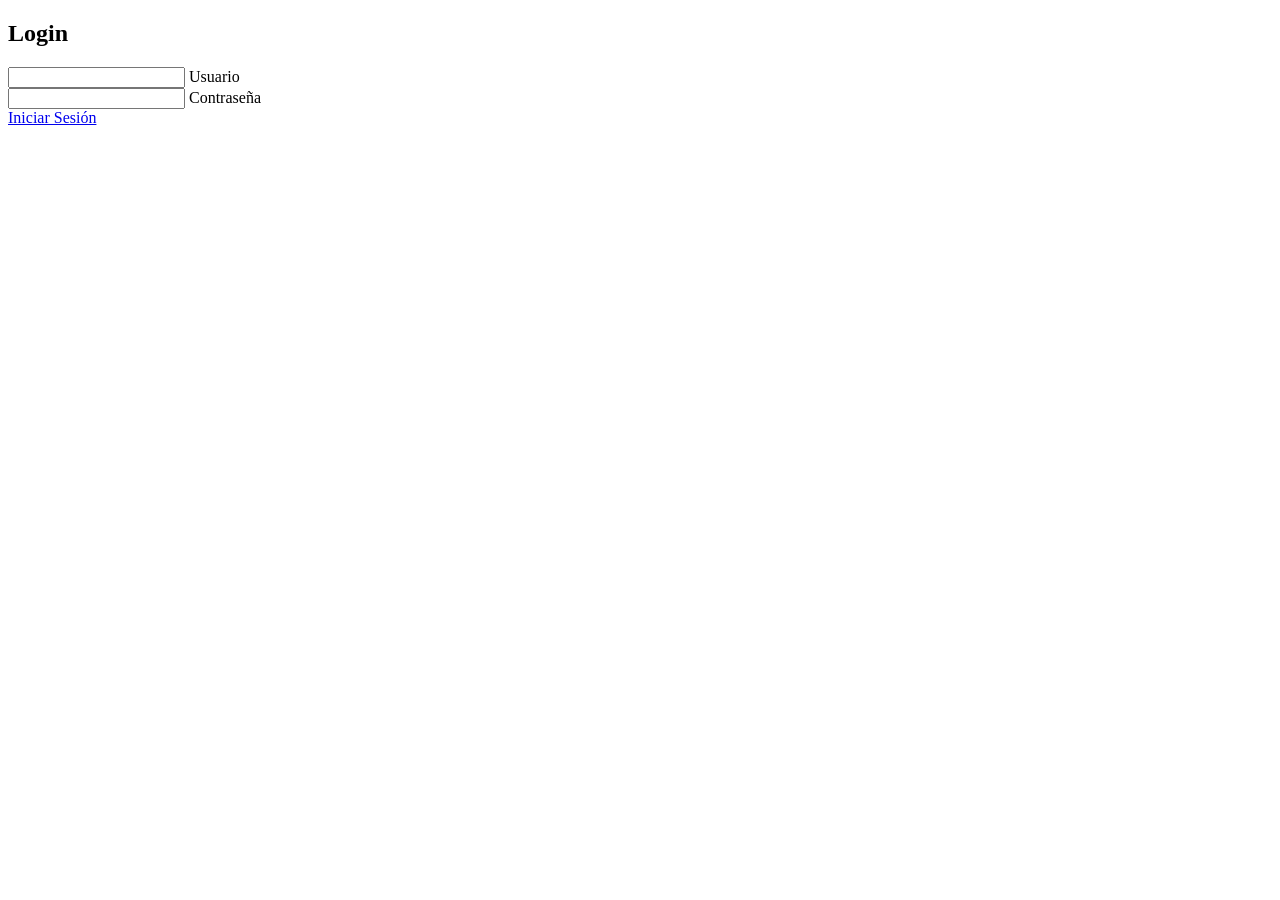
==== index.html @ 21ebb7d6 "se añade nueva ruta styles.css" ====
<!DOCTYPE html>
<html lang="es">
<head>
    <meta charset="UTF-8">
    <meta name="viewport" content="width=device-width, initial-scale=1.0">
	<link rel="stylesheet" href="https://github.com/sebas99032/sebas99032.github.io/blob/main/styles.css">
    <title>Login Flotante</title>
</head>
<body>
    <div class="bg-animation"></div>
    <div class="login-box" id="loginBox">
        <h2>Login</h2>
        <form>
            <div class="user-box">
                <input type="text" name="username" required="">
                <label>Usuario</label>
            </div>
            <div class="user-box">
                <input type="password" name="password" required="">
                <label>Contraseña</label>
            </div>
            <a href="#">
                <span></span>
                <span></span>
                <span></span>
                <span></span>
                Iniciar Sesión
            </a>
        </form>
    </div>

    <script>
        document.addEventListener('mousemove', (e) => {
            const loginBox = document.getElementById('loginBox');
            const x = e.clientX / window.innerWidth * 100;
            const y = e.clientY / window.innerHeight * 100;

            loginBox.style.transform = `translate(-${x}%, -${y}%)`;
        });
    </script>
</body>
</html>
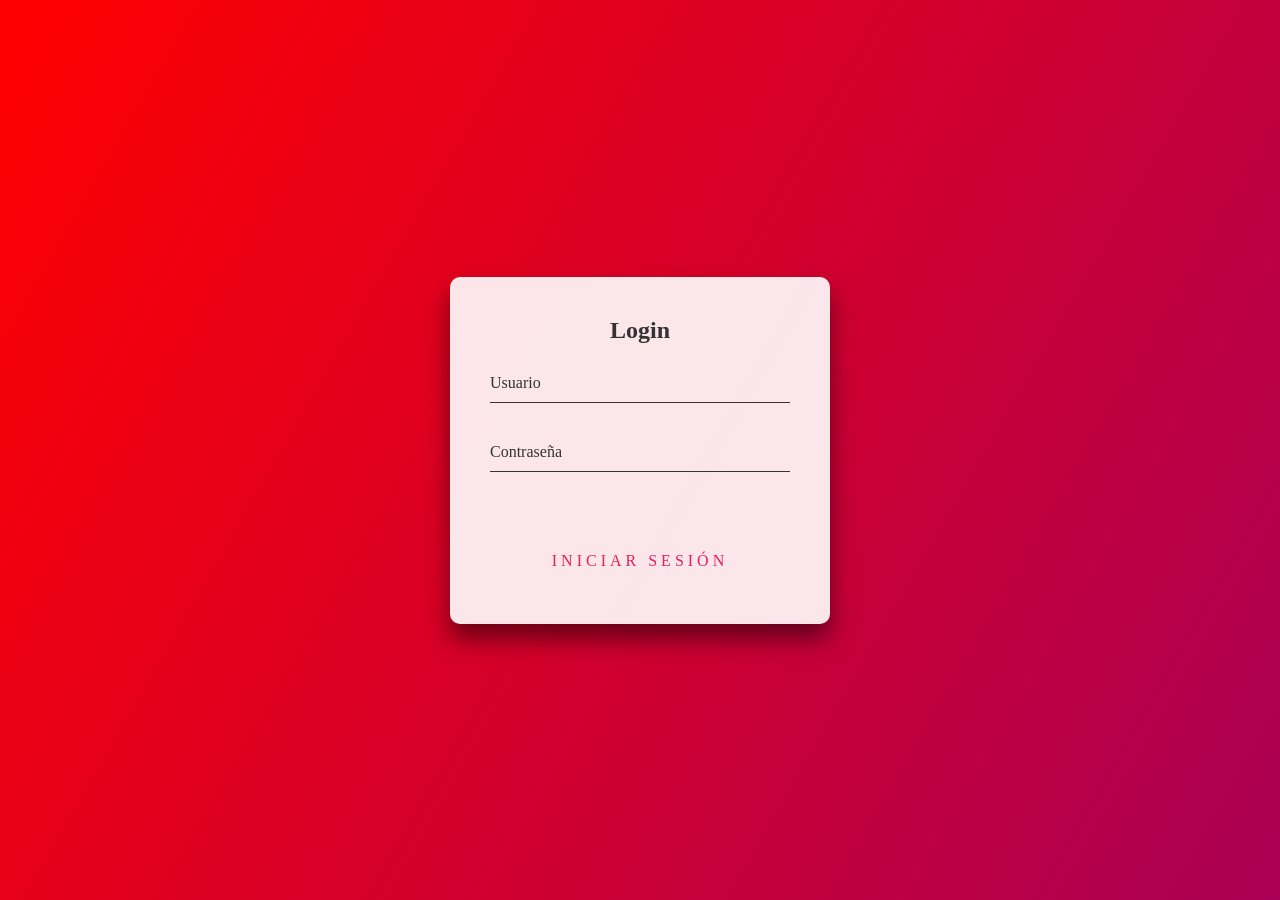
==== commit 3043cc11: "html y css juntos" ====
--- a/index.html
+++ b/index.html
@@ -3,8 +3,171 @@
 <head>
     <meta charset="UTF-8">
     <meta name="viewport" content="width=device-width, initial-scale=1.0">
-	<link rel="stylesheet" href="https://github.com/sebas99032/sebas99032.github.io/blob/main/styles.css">
     <title>Login Flotante</title>
+    <style>
+        body, html {
+            height: 100%;
+            margin: 0;
+            display: flex;
+            justify-content: center;
+            align-items: center;
+            background: #000;
+            overflow: hidden;
+        }
+
+        .bg-animation {
+            position: absolute;
+            top: 0;
+            left: 0;
+            width: 100%;
+            height: 100%;
+            background: linear-gradient(120deg, red, blue, green);
+            background-size: 600% 600%;
+            animation: gradient 10s ease infinite;
+            z-index: -1;
+        }
+
+        @keyframes gradient {
+            0% { background-position: 0% 50%; }
+            50% { background-position: 100% 50%; }
+            100% { background-position: 0% 50%; }
+        }
+
+        .login-box {
+            position: absolute;
+            width: 300px;
+            padding: 40px;
+            background: rgba(255, 255, 255, 0.9);
+            box-shadow: 0 15px 25px rgba(0, 0, 0, 0.5);
+            border-radius: 10px;
+            text-align: center;
+        }
+
+        .login-box h2 {
+            margin: 0 0 20px;
+            padding: 0;
+            color: #333;
+        }
+
+        .login-box .user-box {
+            position: relative;
+        }
+
+        .login-box .user-box input {
+            width: 100%;
+            padding: 10px 0;
+            font-size: 16px;
+            color: #333;
+            margin-bottom: 30px;
+            border: none;
+            border-bottom: 1px solid #333;
+            outline: none;
+            background: transparent;
+        }
+
+        .login-box .user-box label {
+            position: absolute;
+            top: 0;
+            left: 0;
+            padding: 10px 0;
+            font-size: 16px;
+            color: #333;
+            pointer-events: none;
+            transition: 0.5s;
+        }
+
+        .login-box .user-box input:focus ~ label,
+        .login-box .user-box input:valid ~ label {
+            top: -20px;
+            left: 0;
+            color: #e91e63;
+            font-size: 12px;
+        }
+
+        .login-box form a {
+            position: relative;
+            display: inline-block;
+            padding: 10px 20px;
+            color: #e91e63;
+            font-size: 16px;
+            text-decoration: none;
+            text-transform: uppercase;
+            overflow: hidden;
+            margin-top: 40px;
+            letter-spacing: 4px;
+        }
+
+        .login-box a:hover {
+            background: #e91e63;
+            color: #fff;
+            border-radius: 5px;
+            box-shadow: 0 0 5px #e91e63, 0 0 25px #e91e63, 0 0 50px #e91e63, 0 0 100px #e91e63;
+        }
+
+        .login-box a span {
+            position: absolute;
+            display: block;
+        }
+
+        .login-box a span:nth-child(1) {
+            top: 0;
+            left: -100%;
+            width: 100%;
+            height: 2px;
+            background: linear-gradient(90deg, transparent, #e91e63);
+            animation: btn-anim1 1s linear infinite;
+        }
+
+        @keyframes btn-anim1 {
+            0% { left: -100%; }
+            50%, 100% { left: 100%; }
+        }
+
+        .login-box a span:nth-child(2) {
+            top: -100%;
+            right: 0;
+            width: 2px;
+            height: 100%;
+            background: linear-gradient(180deg, transparent, #e91e63);
+            animation: btn-anim2 1s linear infinite;
+            animation-delay: 0.25s;
+        }
+
+        @keyframes btn-anim2 {
+            0% { top: -100%; }
+            50%, 100% { top: 100%; }
+        }
+
+        .login-box a span:nth-child(3) {
+            bottom: 0;
+            right: -100%;
+            width: 100%;
+            height: 2px;
+            background: linear-gradient(270deg, transparent, #e91e63);
+            animation: btn-anim3 1s linear infinite;
+            animation-delay: 0.5s;
+        }
+
+        @keyframes btn-anim3 {
+            0% { right: -100%; }
+            50%, 100% { right: 100%; }
+        }
+
+        .login-box a span:nth-child(4) {
+            bottom: -100%;
+            left: 0;
+            width: 2px;
+            height: 100%;
+            background: linear-gradient(360deg, transparent, #e91e63);
+            animation: btn-anim4 1s linear infinite;
+            animation-delay: 0.75s;
+        }
+
+        @keyframes btn-anim4 {
+            0% { bottom: -100%; }
+            50%, 100% { bottom: 100%; }
+        }
+    </style>
 </head>
 <body>
     <div class="bg-animation"></div>
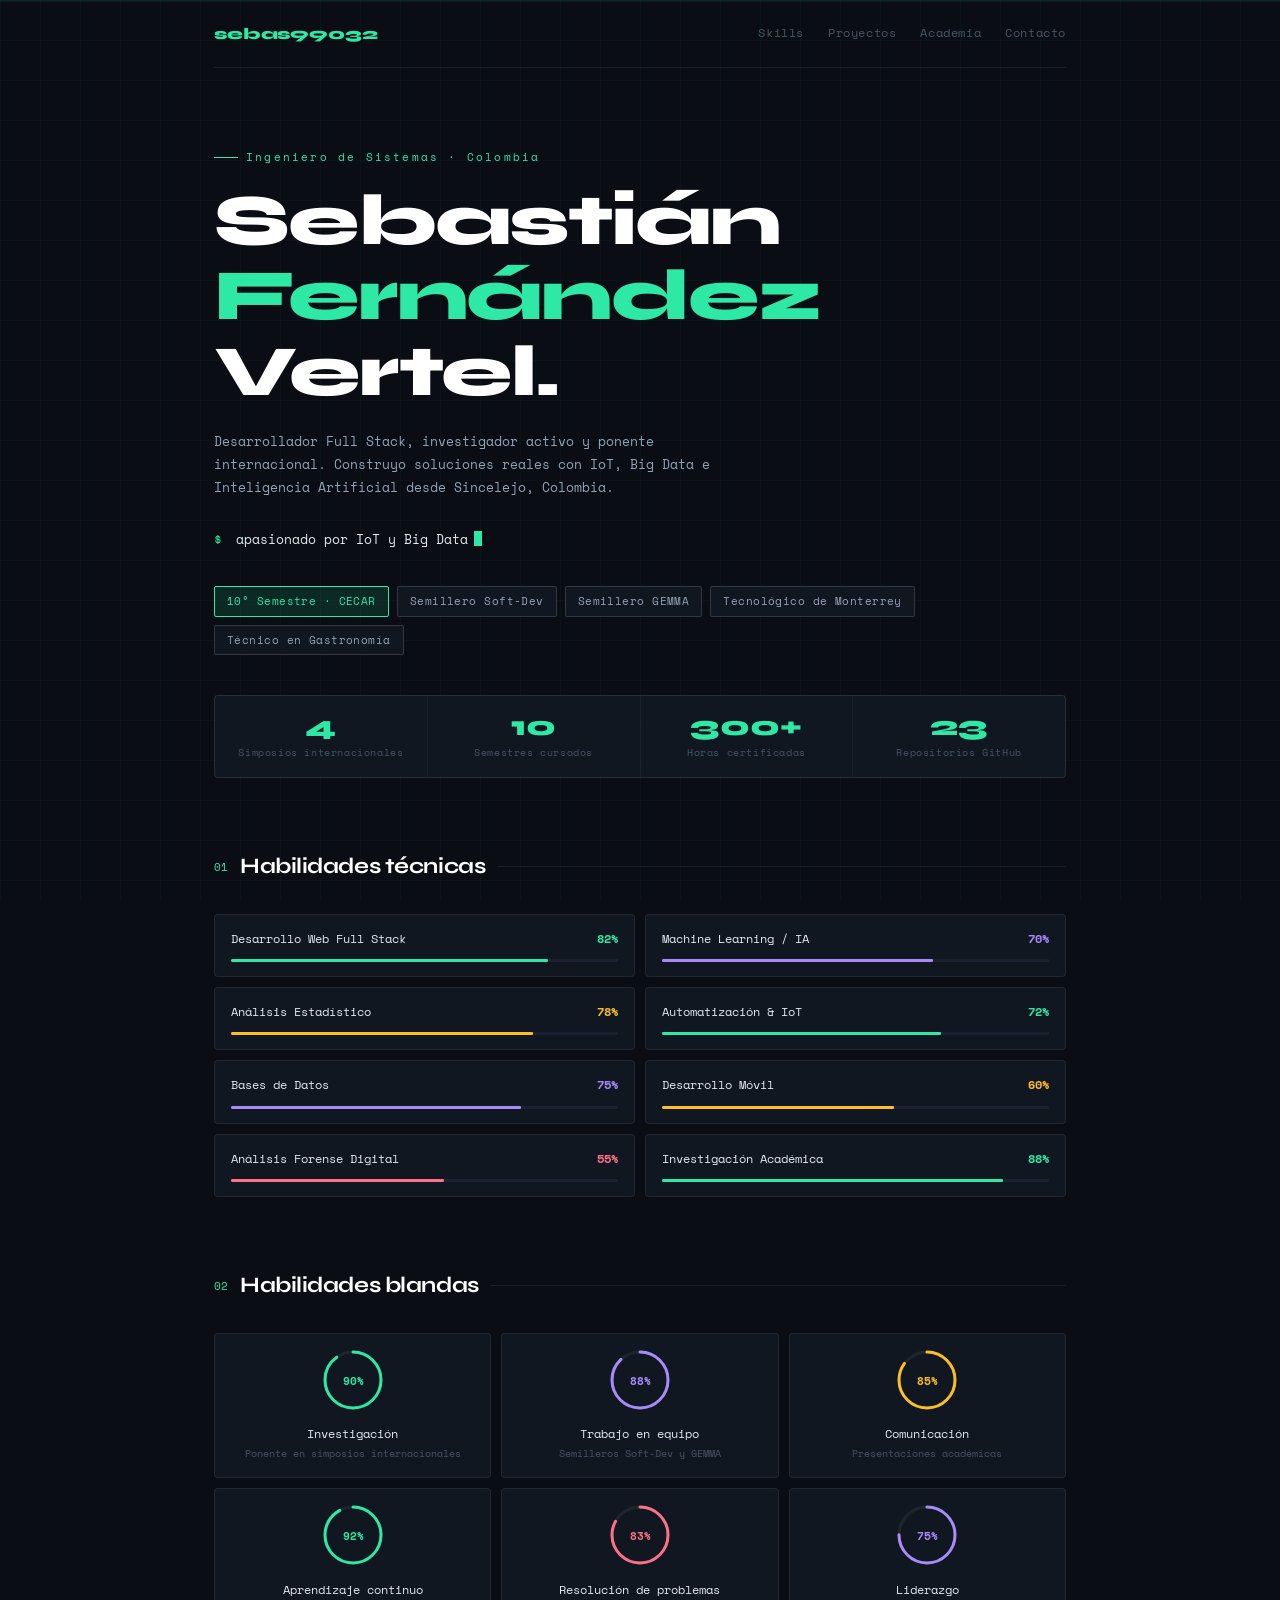
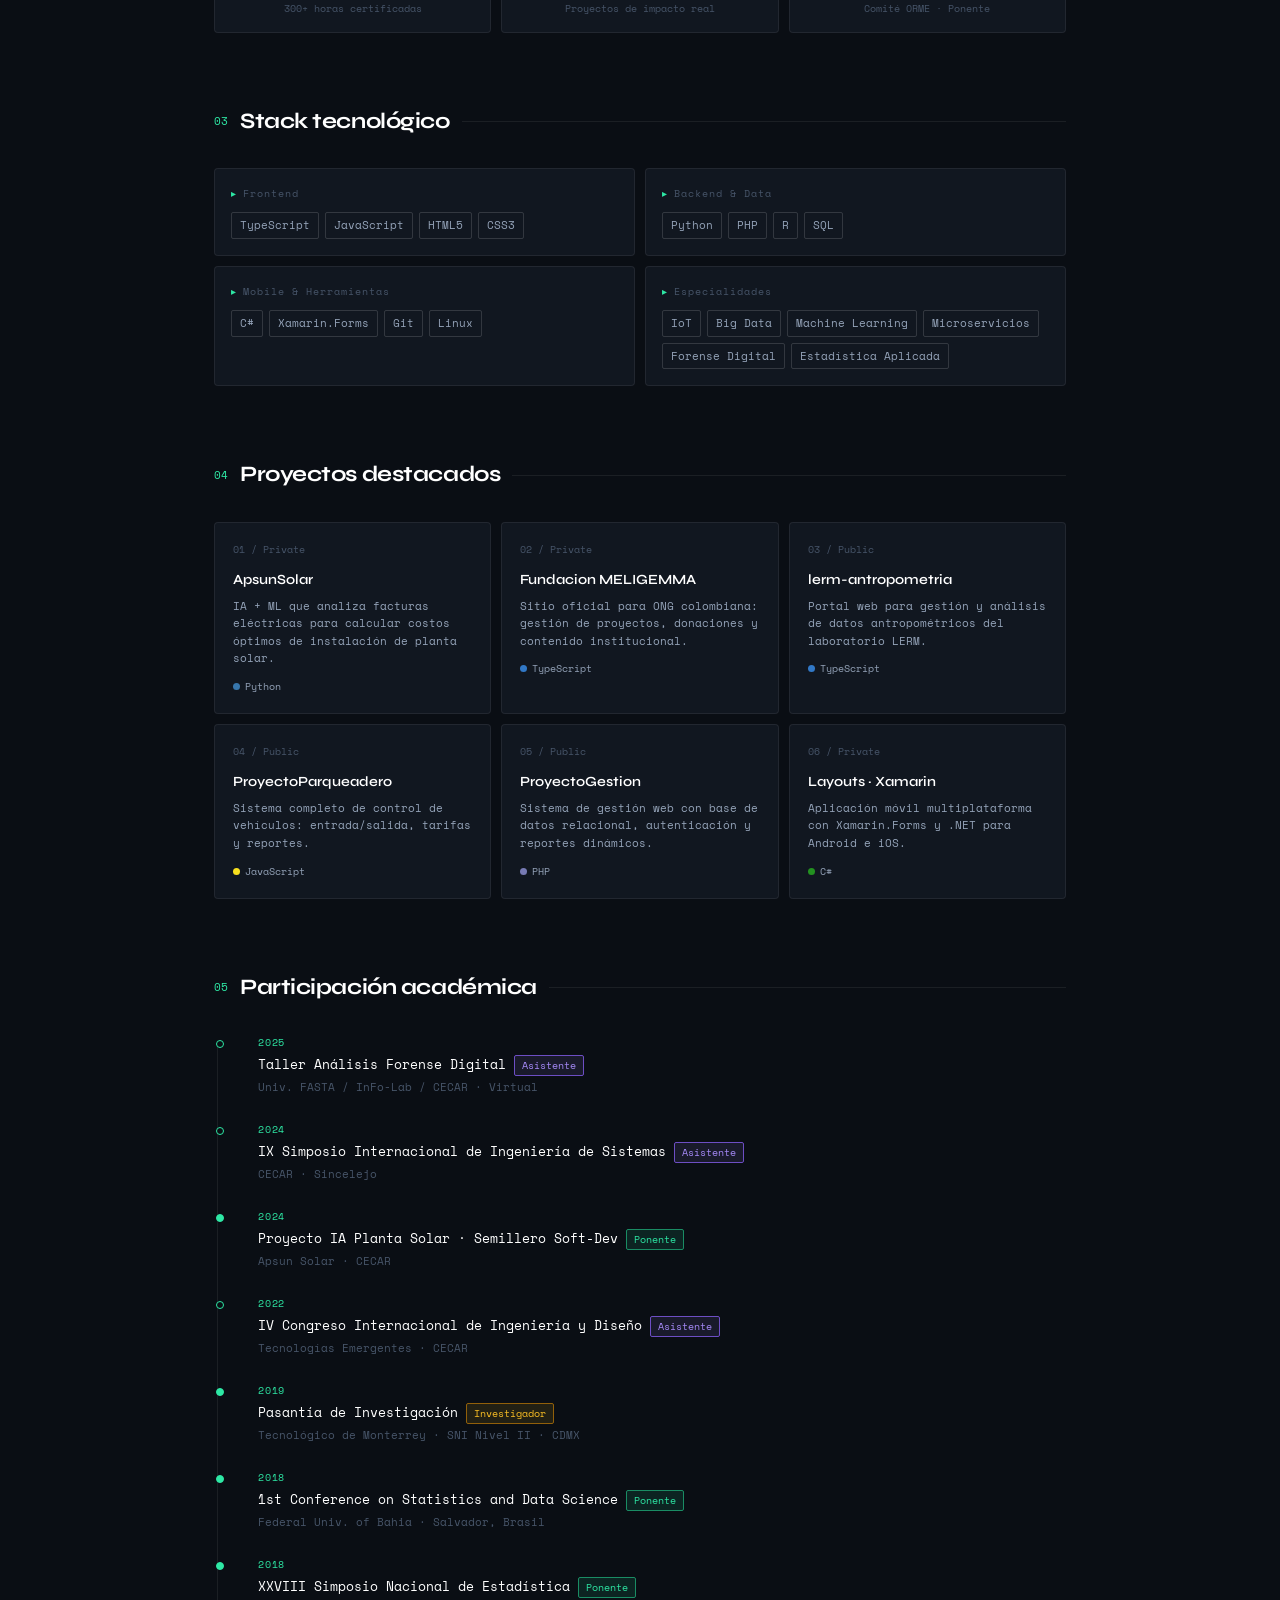
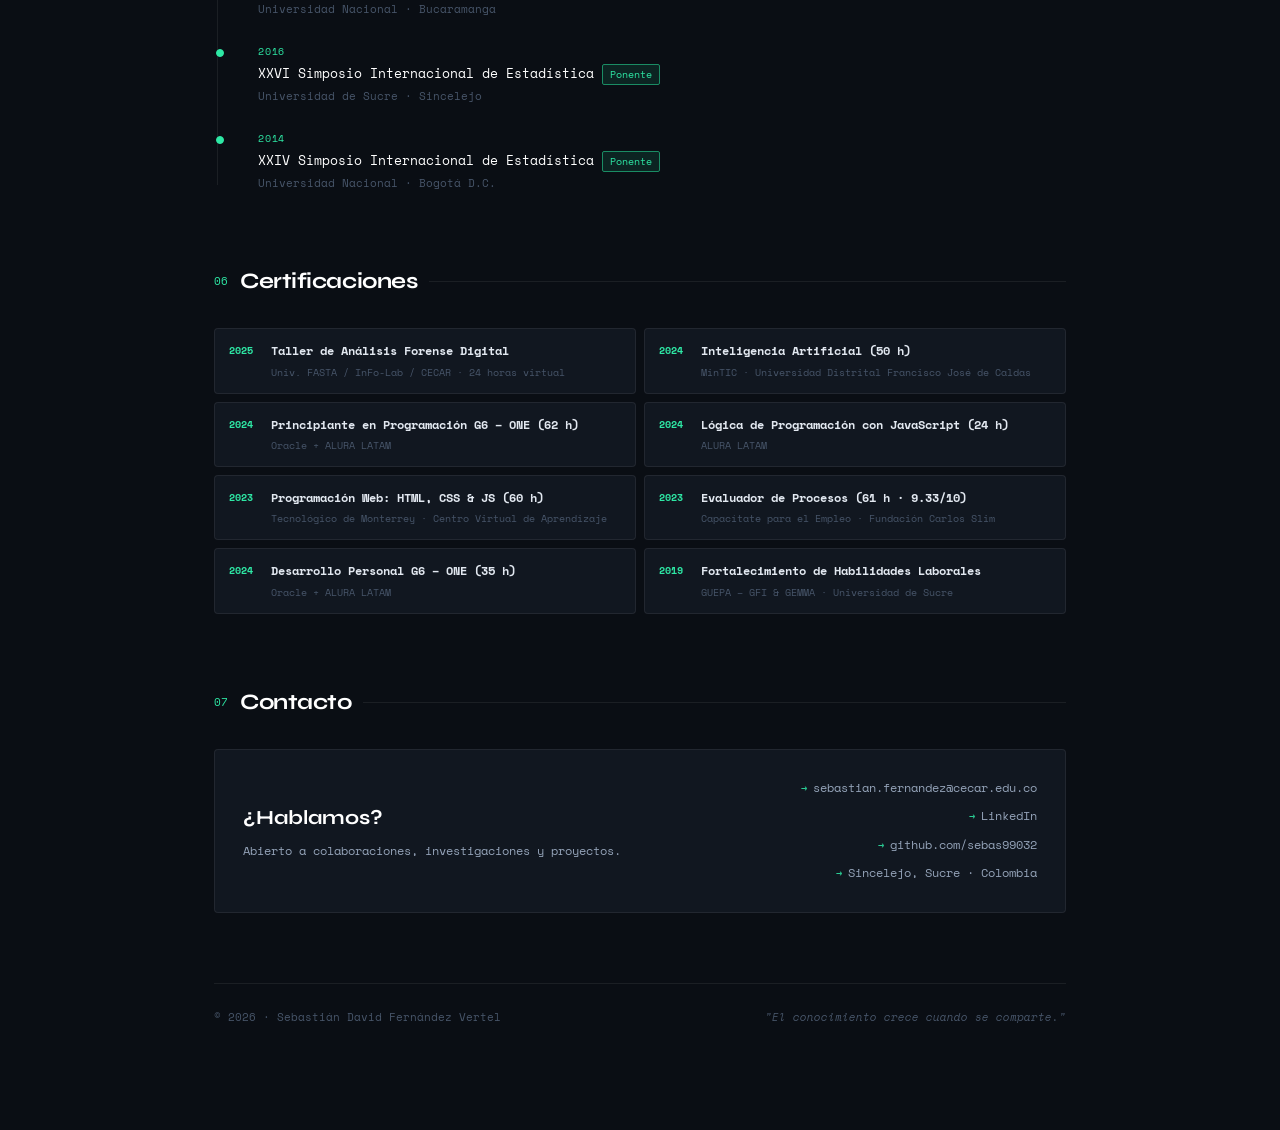
==== commit bed82aaf: "Add files via upload" ====
--- a/index.html
+++ b/index.html
@@ -1,205 +1,674 @@
 <!DOCTYPE html>
 <html lang="es">
 <head>
-    <meta charset="UTF-8">
-    <meta name="viewport" content="width=device-width, initial-scale=1.0">
-    <title>Login Flotante</title>
-    <style>
-        body, html {
-            height: 100%;
-            margin: 0;
-            display: flex;
-            justify-content: center;
-            align-items: center;
-            background: #000;
-            overflow: hidden;
-        }
-
-        .bg-animation {
-            position: absolute;
-            top: 0;
-            left: 0;
-            width: 100%;
-            height: 100%;
-            background: linear-gradient(120deg, red, blue, green);
-            background-size: 600% 600%;
-            animation: gradient 10s ease infinite;
-            z-index: -1;
-        }
-
-        @keyframes gradient {
-            0% { background-position: 0% 50%; }
-            50% { background-position: 100% 50%; }
-            100% { background-position: 0% 50%; }
-        }
-
-        .login-box {
-            position: absolute;
-            width: 300px;
-            padding: 40px;
-            background: rgba(255, 255, 255, 0.9);
-            box-shadow: 0 15px 25px rgba(0, 0, 0, 0.5);
-            border-radius: 10px;
-            text-align: center;
-        }
-
-        .login-box h2 {
-            margin: 0 0 20px;
-            padding: 0;
-            color: #333;
-        }
-
-        .login-box .user-box {
-            position: relative;
-        }
-
-        .login-box .user-box input {
-            width: 100%;
-            padding: 10px 0;
-            font-size: 16px;
-            color: #333;
-            margin-bottom: 30px;
-            border: none;
-            border-bottom: 1px solid #333;
-            outline: none;
-            background: transparent;
-        }
-
-        .login-box .user-box label {
-            position: absolute;
-            top: 0;
-            left: 0;
-            padding: 10px 0;
-            font-size: 16px;
-            color: #333;
-            pointer-events: none;
-            transition: 0.5s;
-        }
-
-        .login-box .user-box input:focus ~ label,
-        .login-box .user-box input:valid ~ label {
-            top: -20px;
-            left: 0;
-            color: #e91e63;
-            font-size: 12px;
-        }
-
-        .login-box form a {
-            position: relative;
-            display: inline-block;
-            padding: 10px 20px;
-            color: #e91e63;
-            font-size: 16px;
-            text-decoration: none;
-            text-transform: uppercase;
-            overflow: hidden;
-            margin-top: 40px;
-            letter-spacing: 4px;
-        }
-
-        .login-box a:hover {
-            background: #e91e63;
-            color: #fff;
-            border-radius: 5px;
-            box-shadow: 0 0 5px #e91e63, 0 0 25px #e91e63, 0 0 50px #e91e63, 0 0 100px #e91e63;
-        }
-
-        .login-box a span {
-            position: absolute;
-            display: block;
-        }
-
-        .login-box a span:nth-child(1) {
-            top: 0;
-            left: -100%;
-            width: 100%;
-            height: 2px;
-            background: linear-gradient(90deg, transparent, #e91e63);
-            animation: btn-anim1 1s linear infinite;
-        }
-
-        @keyframes btn-anim1 {
-            0% { left: -100%; }
-            50%, 100% { left: 100%; }
-        }
-
-        .login-box a span:nth-child(2) {
-            top: -100%;
-            right: 0;
-            width: 2px;
-            height: 100%;
-            background: linear-gradient(180deg, transparent, #e91e63);
-            animation: btn-anim2 1s linear infinite;
-            animation-delay: 0.25s;
-        }
-
-        @keyframes btn-anim2 {
-            0% { top: -100%; }
-            50%, 100% { top: 100%; }
-        }
-
-        .login-box a span:nth-child(3) {
-            bottom: 0;
-            right: -100%;
-            width: 100%;
-            height: 2px;
-            background: linear-gradient(270deg, transparent, #e91e63);
-            animation: btn-anim3 1s linear infinite;
-            animation-delay: 0.5s;
-        }
-
-        @keyframes btn-anim3 {
-            0% { right: -100%; }
-            50%, 100% { right: 100%; }
-        }
-
-        .login-box a span:nth-child(4) {
-            bottom: -100%;
-            left: 0;
-            width: 2px;
-            height: 100%;
-            background: linear-gradient(360deg, transparent, #e91e63);
-            animation: btn-anim4 1s linear infinite;
-            animation-delay: 0.75s;
-        }
-
-        @keyframes btn-anim4 {
-            0% { bottom: -100%; }
-            50%, 100% { bottom: 100%; }
-        }
-    </style>
+<meta charset="UTF-8">
+<meta name="viewport" content="width=device-width, initial-scale=1.0">
+<title>Sebastián Fernández · Ingeniero de Sistemas</title>
+<link rel="preconnect" href="https://fonts.googleapis.com">
+<link rel="preconnect" href="https://fonts.gstatic.com" crossorigin>
+<link href="https://fonts.googleapis.com/css2?family=Space+Mono:ital,wght@0,400;0,700;1,400&family=Syne:wght@400;600;700;800&display=swap" rel="stylesheet">
+<style>
+/* ── RESET & BASE ─────────────────────────────────────────── */
+*,*::before,*::after{box-sizing:border-box;margin:0;padding:0}
+:root{
+  --bg:        #0a0e14;
+  --bg2:       #111720;
+  --bg3:       #1a2130;
+  --border:    rgba(255,255,255,.07);
+  --border2:   rgba(255,255,255,.14);
+  --teal:      #2ee8a5;
+  --teal-dim:  #1a8c64;
+  --teal-glow: rgba(46,232,165,.12);
+  --purple:    #a78bfa;
+  --purple-dim:#6d4ec4;
+  --amber:     #fbbf24;
+  --coral:     #fb7185;
+  --text:      #e2e8f0;
+  --text2:     #94a3b8;
+  --text3:     #475569;
+  --font-display: 'Syne', sans-serif;
+  --font-mono:    'Space Mono', monospace;
+}
+html{scroll-behavior:smooth}
+body{
+  background:var(--bg);
+  color:var(--text);
+  font-family:var(--font-mono);
+  font-size:14px;
+  line-height:1.7;
+  overflow-x:hidden;
+}
+
+/* ── GRID NOISE TEXTURE ───────────────────────────────────── */
+body::before{
+  content:'';
+  position:fixed;inset:0;
+  background-image:
+    linear-gradient(rgba(46,232,165,.03) 1px, transparent 1px),
+    linear-gradient(90deg, rgba(46,232,165,.03) 1px, transparent 1px);
+  background-size:40px 40px;
+  pointer-events:none;
+  z-index:0;
+}
+
+/* ── LAYOUT ───────────────────────────────────────────────── */
+.page{position:relative;z-index:1;max-width:900px;margin:0 auto;padding:0 24px 80px}
+
+/* ── ANIMATIONS ───────────────────────────────────────────── */
+@keyframes fadeUp{from{opacity:0;transform:translateY(24px)}to{opacity:1;transform:translateY(0)}}
+@keyframes blink{50%{opacity:0}}
+@keyframes scanline{0%{transform:translateY(-100%)}100%{transform:translateY(100vh)}}
+@keyframes pulse{0%,100%{opacity:.6}50%{opacity:1}}
+@keyframes barFill{from{width:0}to{width:var(--w)}}
+@keyframes circleAnim{from{stroke-dashoffset:var(--circ)}to{stroke-dashoffset:var(--offset)}}
+@keyframes float{0%,100%{transform:translateY(0)}50%{transform:translateY(-6px)}}
+@keyframes glitch{
+  0%,100%{clip-path:inset(0 0 100% 0)}
+  5%{clip-path:inset(20% 0 60% 0);transform:translate(-2px)}
+  10%{clip-path:inset(60% 0 20% 0);transform:translate(2px)}
+  15%{clip-path:inset(0 0 100% 0)}
+}
+
+.reveal{opacity:0;transform:translateY(28px);transition:opacity .7s ease,transform .7s ease}
+.reveal.visible{opacity:1;transform:translateY(0)}
+
+/* ── SCANLINE ─────────────────────────────────────────────── */
+.scanline{
+  position:fixed;top:0;left:0;right:0;height:2px;
+  background:linear-gradient(transparent,rgba(46,232,165,.15),transparent);
+  animation:scanline 6s linear infinite;
+  pointer-events:none;z-index:100;
+}
+
+/* ── NAV ──────────────────────────────────────────────────── */
+nav{
+  display:flex;justify-content:space-between;align-items:center;
+  padding:20px 0;
+  border-bottom:1px solid var(--border);
+  margin-bottom:60px;
+}
+.nav-logo{font-family:var(--font-display);font-weight:800;font-size:16px;color:var(--teal);letter-spacing:-.01em}
+.nav-links{display:flex;gap:24px}
+.nav-links a{
+  color:var(--text3);text-decoration:none;font-size:12px;
+  transition:color .2s;letter-spacing:.05em;
+}
+.nav-links a:hover{color:var(--teal)}
+
+/* ── HERO ─────────────────────────────────────────────────── */
+.hero{padding:20px 0 70px;animation:fadeUp .8s ease both}
+.hero-label{
+  font-size:11px;letter-spacing:.2em;color:var(--teal);
+  margin-bottom:16px;display:flex;align-items:center;gap:8px;
+}
+.hero-label::before{
+  content:'';display:inline-block;
+  width:24px;height:1px;background:var(--teal);
+}
+.hero h1{
+  font-family:var(--font-display);
+  font-size:clamp(36px,6vw,72px);
+  font-weight:800;
+  line-height:1.05;
+  letter-spacing:-.03em;
+  color:#fff;
+  margin-bottom:8px;
+}
+.hero h1 .hl{color:var(--teal)}
+.hero-sub{
+  font-size:13px;color:var(--text2);
+  margin:20px 0 28px;max-width:540px;line-height:1.8;
+}
+.typing-wrap{
+  display:flex;align-items:center;gap:6px;
+  font-size:13px;color:var(--text2);
+  margin-bottom:36px;
+}
+.typing-wrap .prompt{color:var(--teal)}
+.typing-wrap #typed{color:var(--text)}
+.cursor{
+  display:inline-block;width:8px;height:15px;
+  background:var(--teal);
+  animation:blink .7s step-end infinite;vertical-align:middle;
+}
+
+.hero-badges{display:flex;flex-wrap:wrap;gap:8px;margin-bottom:40px}
+.badge{
+  font-size:11px;padding:5px 12px;border-radius:2px;
+  border:1px solid var(--border2);
+  color:var(--text2);letter-spacing:.04em;
+  background:var(--bg2);
+}
+.badge.active{border-color:var(--teal);color:var(--teal);background:var(--teal-glow)}
+
+.hero-stats{display:grid;grid-template-columns:repeat(4,1fr);gap:1px;background:var(--border);border:1px solid var(--border);border-radius:4px;overflow:hidden}
+.h-stat{background:var(--bg2);padding:16px;text-align:center}
+.h-stat .n{font-family:var(--font-display);font-size:28px;font-weight:800;color:var(--teal);line-height:1}
+.h-stat .l{font-size:10px;color:var(--text3);margin-top:4px;letter-spacing:.06em}
+
+/* ── SECTION ──────────────────────────────────────────────── */
+.section{margin-bottom:70px}
+.section-head{
+  display:flex;align-items:center;gap:12px;
+  margin-bottom:28px;
+}
+.section-num{font-size:11px;color:var(--teal);font-family:var(--font-mono)}
+.section-head h2{
+  font-family:var(--font-display);font-size:22px;font-weight:700;
+  color:#fff;letter-spacing:-.02em;
+}
+.section-line{flex:1;height:1px;background:var(--border)}
+
+/* ── SKILLS ───────────────────────────────────────────────── */
+.skills-grid{display:grid;grid-template-columns:1fr 1fr;gap:10px}
+.skill-item{background:var(--bg2);border:1px solid var(--border);border-radius:4px;padding:14px 16px}
+.skill-item:hover{border-color:var(--border2)}
+.skill-top{display:flex;justify-content:space-between;margin-bottom:10px}
+.skill-name{font-size:12px;color:var(--text)}
+.skill-pct{font-size:12px;font-weight:700;color:var(--teal)}
+.skill-track{height:3px;background:var(--bg3);border-radius:1px;overflow:hidden}
+.skill-bar{
+  height:100%;border-radius:1px;
+  width:0;
+  transition:width 1.6s cubic-bezier(.4,0,.2,1);
+}
+
+/* ── SOFT SKILLS ──────────────────────────────────────────── */
+.soft-grid{display:grid;grid-template-columns:repeat(3,1fr);gap:10px}
+.soft-card{
+  background:var(--bg2);border:1px solid var(--border);
+  border-radius:4px;padding:16px;text-align:center;
+}
+.soft-card:hover{border-color:var(--border2)}
+.soft-card svg{overflow:visible;margin-bottom:8px}
+.soft-card .sname{font-size:12px;color:var(--text);margin-bottom:2px}
+.soft-card .sdesc{font-size:10px;color:var(--text3);line-height:1.4}
+
+/* ── TECH STACK ───────────────────────────────────────────── */
+.tech-cats{display:grid;grid-template-columns:repeat(2,1fr);gap:10px}
+.tech-cat{background:var(--bg2);border:1px solid var(--border);border-radius:4px;padding:16px}
+.tech-cat-label{
+  font-size:10px;letter-spacing:.1em;color:var(--text3);
+  margin-bottom:10px;display:flex;align-items:center;gap:6px;
+}
+.tech-cat-label::before{content:'▸';color:var(--teal)}
+.tech-tags{display:flex;flex-wrap:wrap;gap:6px}
+.tech-tag{
+  font-size:11px;padding:3px 8px;
+  border:1px solid var(--border2);border-radius:2px;color:var(--text2);
+}
+
+/* ── PROJECTS ─────────────────────────────────────────────── */
+.projects-list{display:grid;grid-template-columns:repeat(3,1fr);gap:10px}
+.proj-card{
+  background:var(--bg2);border:1px solid var(--border);
+  border-radius:4px;padding:18px;
+  position:relative;overflow:hidden;
+  transition:border-color .2s,transform .2s;
+}
+.proj-card::before{
+  content:'';position:absolute;top:0;left:0;right:0;height:2px;
+  background:var(--accent,var(--teal));
+  transform:scaleX(0);transform-origin:left;
+  transition:transform .3s ease;
+}
+.proj-card:hover::before{transform:scaleX(1)}
+.proj-card:hover{border-color:var(--border2);transform:translateY(-2px)}
+.proj-num{font-size:10px;color:var(--text3);margin-bottom:10px}
+.proj-card h3{font-family:var(--font-display);font-size:14px;font-weight:600;color:#fff;margin-bottom:6px}
+.proj-card p{font-size:11px;color:var(--text2);line-height:1.6;margin-bottom:10px}
+.proj-lang{font-size:10px;display:flex;align-items:center;gap:5px}
+.lang-dot{width:7px;height:7px;border-radius:50%}
+
+/* ── TIMELINE ─────────────────────────────────────────────── */
+.tl{position:relative;padding-left:20px}
+.tl::before{
+  content:'';position:absolute;left:3px;top:8px;bottom:8px;
+  width:1px;background:var(--border);
+}
+.tl-item{
+  position:relative;padding:0 0 24px 24px;
+}
+.tl-item:last-child{padding-bottom:0}
+.tl-dot{
+  position:absolute;left:-18px;top:6px;
+  width:8px;height:8px;border-radius:50%;
+  border:1px solid var(--teal);background:var(--bg);
+}
+.tl-dot.active{background:var(--teal)}
+.tl-year{font-size:10px;color:var(--teal);letter-spacing:.08em;margin-bottom:2px}
+.tl-title{font-size:13px;color:#fff;margin-bottom:2px}
+.tl-sub{font-size:11px;color:var(--text3)}
+.tl-role{
+  display:inline-block;font-size:10px;
+  padding:1px 7px;border-radius:2px;
+  margin-left:8px;vertical-align:middle;
+}
+.role-p{background:rgba(46,232,165,.1);color:var(--teal);border:1px solid var(--teal-dim)}
+.role-a{background:rgba(167,139,250,.1);color:var(--purple);border:1px solid var(--purple-dim)}
+.role-i{background:rgba(251,191,36,.1);color:var(--amber);border:1px solid #92600a}
+
+/* ── CERTS ────────────────────────────────────────────────── */
+.certs-list{display:grid;grid-template-columns:1fr 1fr;gap:8px}
+.cert-item{
+  background:var(--bg2);border:1px solid var(--border);
+  border-radius:4px;padding:12px 14px;
+  display:flex;align-items:flex-start;gap:10px;
+}
+.cert-year{
+  font-size:10px;color:var(--teal);font-weight:700;
+  min-width:32px;padding-top:1px;
+}
+.cert-info h4{font-size:12px;color:var(--text);margin-bottom:2px}
+.cert-info p{font-size:10px;color:var(--text3)}
+
+/* ── CONTACT ──────────────────────────────────────────────── */
+.contact-box{
+  background:var(--bg2);border:1px solid var(--border);
+  border-radius:4px;padding:28px;
+  display:flex;justify-content:space-between;align-items:center;
+  flex-wrap:wrap;gap:20px;
+}
+.contact-left h3{
+  font-family:var(--font-display);font-size:20px;font-weight:700;
+  color:#fff;margin-bottom:6px;
+}
+.contact-left p{font-size:12px;color:var(--text2)}
+.contact-links{display:flex;flex-direction:column;gap:8px;align-items:flex-end}
+.contact-link{
+  font-size:12px;color:var(--text2);text-decoration:none;
+  display:flex;align-items:center;gap:6px;
+  transition:color .2s;
+}
+.contact-link:hover{color:var(--teal)}
+.contact-link::before{content:'→';font-size:10px;color:var(--teal)}
+
+/* ── FOOTER ───────────────────────────────────────────────── */
+footer{
+  border-top:1px solid var(--border);
+  padding:24px 0;
+  display:flex;justify-content:space-between;align-items:center;
+  font-size:11px;color:var(--text3);
+}
+.footer-quote{font-style:italic}
+
+/* ── SCROLLBAR ────────────────────────────────────────────── */
+::-webkit-scrollbar{width:4px}
+::-webkit-scrollbar-track{background:var(--bg)}
+::-webkit-scrollbar-thumb{background:var(--teal-dim);border-radius:2px}
+
+/* ── RESPONSIVE ───────────────────────────────────────────── */
+@media(max-width:640px){
+  .skills-grid,.tech-cats,.soft-grid,.projects-list,.certs-list{grid-template-columns:1fr}
+  .hero-stats{grid-template-columns:repeat(2,1fr)}
+  .contact-box{flex-direction:column}
+  .contact-links{align-items:flex-start}
+  nav{flex-direction:column;gap:12px;text-align:center}
+}
+</style>
 </head>
 <body>
-    <div class="bg-animation"></div>
-    <div class="login-box" id="loginBox">
-        <h2>Login</h2>
-        <form>
-            <div class="user-box">
-                <input type="text" name="username" required="">
-                <label>Usuario</label>
-            </div>
-            <div class="user-box">
-                <input type="password" name="password" required="">
-                <label>Contraseña</label>
-            </div>
-            <a href="#">
-                <span></span>
-                <span></span>
-                <span></span>
-                <span></span>
-                Iniciar Sesión
-            </a>
-        </form>
-    </div>
-
-    <script>
-        document.addEventListener('mousemove', (e) => {
-            const loginBox = document.getElementById('loginBox');
-            const x = e.clientX / window.innerWidth * 100;
-            const y = e.clientY / window.innerHeight * 100;
-
-            loginBox.style.transform = `translate(-${x}%, -${y}%)`;
-        });
-    </script>
+
+<div class="scanline"></div>
+
+<div class="page">
+
+  <!-- NAV -->
+  <nav class="reveal">
+    <div class="nav-logo">sebas99032</div>
+    <div class="nav-links">
+      <a href="#skills">Skills</a>
+      <a href="#proyectos">Proyectos</a>
+      <a href="#academia">Academia</a>
+      <a href="#contacto">Contacto</a>
+    </div>
+  </nav>
+
+  <!-- HERO -->
+  <section class="hero">
+    <div class="hero-label">Ingeniero de Sistemas · Colombia</div>
+    <h1>Sebastián<br><span class="hl">Fernández</span><br>Vertel.</h1>
+    <p class="hero-sub">
+      Desarrollador Full Stack, investigador activo y ponente internacional.
+      Construyo soluciones reales con IoT, Big Data e Inteligencia Artificial
+      desde Sincelejo, Colombia.
+    </p>
+    <div class="typing-wrap">
+      <span class="prompt">$&nbsp;</span>
+      <span id="typed"></span>
+      <span class="cursor"></span>
+    </div>
+    <div class="hero-badges">
+      <span class="badge active">10° Semestre · CECAR</span>
+      <span class="badge">Semillero Soft-Dev</span>
+      <span class="badge">Semillero GEMMA</span>
+      <span class="badge">Tecnológico de Monterrey</span>
+      <span class="badge">Técnico en Gastronomía</span>
+    </div>
+    <div class="hero-stats">
+      <div class="h-stat"><div class="n" data-count="4">0</div><div class="l">Simposios internacionales</div></div>
+      <div class="h-stat"><div class="n" data-count="10">0</div><div class="l">Semestres cursados</div></div>
+      <div class="h-stat"><div class="n" data-count="300" data-plus="true">0</div><div class="l">Horas certificadas</div></div>
+      <div class="h-stat"><div class="n" data-count="23">0</div><div class="l">Repositorios GitHub</div></div>
+    </div>
+  </section>
+
+  <!-- SKILLS TÉCNICAS -->
+  <section class="section reveal" id="skills">
+    <div class="section-head">
+      <span class="section-num">01</span>
+      <h2>Habilidades técnicas</h2>
+      <div class="section-line"></div>
+    </div>
+    <div class="skills-grid" id="skills-grid"></div>
+  </section>
+
+  <!-- HABILIDADES BLANDAS -->
+  <section class="section reveal">
+    <div class="section-head">
+      <span class="section-num">02</span>
+      <h2>Habilidades blandas</h2>
+      <div class="section-line"></div>
+    </div>
+    <div class="soft-grid" id="soft-grid"></div>
+  </section>
+
+  <!-- STACK -->
+  <section class="section reveal">
+    <div class="section-head">
+      <span class="section-num">03</span>
+      <h2>Stack tecnológico</h2>
+      <div class="section-line"></div>
+    </div>
+    <div class="tech-cats">
+      <div class="tech-cat">
+        <div class="tech-cat-label">Frontend</div>
+        <div class="tech-tags">
+          <span class="tech-tag">TypeScript</span><span class="tech-tag">JavaScript</span>
+          <span class="tech-tag">HTML5</span><span class="tech-tag">CSS3</span>
+        </div>
+      </div>
+      <div class="tech-cat">
+        <div class="tech-cat-label">Backend &amp; Data</div>
+        <div class="tech-tags">
+          <span class="tech-tag">Python</span><span class="tech-tag">PHP</span>
+          <span class="tech-tag">R</span><span class="tech-tag">SQL</span>
+        </div>
+      </div>
+      <div class="tech-cat">
+        <div class="tech-cat-label">Mobile &amp; Herramientas</div>
+        <div class="tech-tags">
+          <span class="tech-tag">C#</span><span class="tech-tag">Xamarin.Forms</span>
+          <span class="tech-tag">Git</span><span class="tech-tag">Linux</span>
+        </div>
+      </div>
+      <div class="tech-cat">
+        <div class="tech-cat-label">Especialidades</div>
+        <div class="tech-tags">
+          <span class="tech-tag">IoT</span><span class="tech-tag">Big Data</span>
+          <span class="tech-tag">Machine Learning</span><span class="tech-tag">Microservicios</span>
+          <span class="tech-tag">Forense Digital</span><span class="tech-tag">Estadística Aplicada</span>
+        </div>
+      </div>
+    </div>
+  </section>
+
+  <!-- PROYECTOS -->
+  <section class="section reveal" id="proyectos">
+    <div class="section-head">
+      <span class="section-num">04</span>
+      <h2>Proyectos destacados</h2>
+      <div class="section-line"></div>
+    </div>
+    <div class="projects-list">
+      <div class="proj-card" style="--accent:#2ee8a5">
+        <div class="proj-num">01 / Private</div>
+        <h3>ApsunSolar</h3>
+        <p>IA + ML que analiza facturas eléctricas para calcular costos óptimos de instalación de planta solar.</p>
+        <div class="proj-lang"><div class="lang-dot" style="background:#3776AB"></div><span style="color:#94a3b8">Python</span></div>
+      </div>
+      <div class="proj-card" style="--accent:#a78bfa">
+        <div class="proj-num">02 / Private</div>
+        <h3>Fundacion MELIGEMMA</h3>
+        <p>Sitio oficial para ONG colombiana: gestión de proyectos, donaciones y contenido institucional.</p>
+        <div class="proj-lang"><div class="lang-dot" style="background:#3178C6"></div><span style="color:#94a3b8">TypeScript</span></div>
+      </div>
+      <div class="proj-card" style="--accent:#fbbf24">
+        <div class="proj-num">03 / Public</div>
+        <h3>lerm-antropometria</h3>
+        <p>Portal web para gestión y análisis de datos antropométricos del laboratorio LERM.</p>
+        <div class="proj-lang"><div class="lang-dot" style="background:#3178C6"></div><span style="color:#94a3b8">TypeScript</span></div>
+      </div>
+      <div class="proj-card" style="--accent:#fb7185">
+        <div class="proj-num">04 / Public</div>
+        <h3>ProyectoParqueadero</h3>
+        <p>Sistema completo de control de vehículos: entrada/salida, tarifas y reportes.</p>
+        <div class="proj-lang"><div class="lang-dot" style="background:#F7DF1E"></div><span style="color:#94a3b8">JavaScript</span></div>
+      </div>
+      <div class="proj-card" style="--accent:#2ee8a5">
+        <div class="proj-num">05 / Public</div>
+        <h3>ProyectoGestion</h3>
+        <p>Sistema de gestión web con base de datos relacional, autenticación y reportes dinámicos.</p>
+        <div class="proj-lang"><div class="lang-dot" style="background:#777BB4"></div><span style="color:#94a3b8">PHP</span></div>
+      </div>
+      <div class="proj-card" style="--accent:#a78bfa">
+        <div class="proj-num">06 / Private</div>
+        <h3>Layouts · Xamarin</h3>
+        <p>Aplicación móvil multiplataforma con Xamarin.Forms y .NET para Android e iOS.</p>
+        <div class="proj-lang"><div class="lang-dot" style="background:#239120"></div><span style="color:#94a3b8">C#</span></div>
+      </div>
+    </div>
+  </section>
+
+  <!-- ACADEMIA -->
+  <section class="section reveal" id="academia">
+    <div class="section-head">
+      <span class="section-num">05</span>
+      <h2>Participación académica</h2>
+      <div class="section-line"></div>
+    </div>
+    <div class="tl" id="timeline"></div>
+  </section>
+
+  <!-- CERTIFICACIONES -->
+  <section class="section reveal">
+    <div class="section-head">
+      <span class="section-num">06</span>
+      <h2>Certificaciones</h2>
+      <div class="section-line"></div>
+    </div>
+    <div class="certs-list">
+      <div class="cert-item"><div class="cert-year">2025</div><div class="cert-info"><h4>Taller de Análisis Forense Digital</h4><p>Univ. FASTA / InFo-Lab / CECAR · 24 horas virtual</p></div></div>
+      <div class="cert-item"><div class="cert-year">2024</div><div class="cert-info"><h4>Inteligencia Artificial (50 h)</h4><p>MinTIC · Universidad Distrital Francisco José de Caldas</p></div></div>
+      <div class="cert-item"><div class="cert-year">2024</div><div class="cert-info"><h4>Principiante en Programación G6 – ONE (62 h)</h4><p>Oracle + ALURA LATAM</p></div></div>
+      <div class="cert-item"><div class="cert-year">2024</div><div class="cert-info"><h4>Lógica de Programación con JavaScript (24 h)</h4><p>ALURA LATAM</p></div></div>
+      <div class="cert-item"><div class="cert-year">2023</div><div class="cert-info"><h4>Programación Web: HTML, CSS &amp; JS (60 h)</h4><p>Tecnológico de Monterrey · Centro Virtual de Aprendizaje</p></div></div>
+      <div class="cert-item"><div class="cert-year">2023</div><div class="cert-info"><h4>Evaluador de Procesos (61 h · 9.33/10)</h4><p>Capacítate para el Empleo · Fundación Carlos Slim</p></div></div>
+      <div class="cert-item"><div class="cert-year">2024</div><div class="cert-info"><h4>Desarrollo Personal G6 – ONE (35 h)</h4><p>Oracle + ALURA LATAM</p></div></div>
+      <div class="cert-item"><div class="cert-year">2019</div><div class="cert-info"><h4>Fortalecimiento de Habilidades Laborales</h4><p>GUEPA – GFI &amp; GEMMA · Universidad de Sucre</p></div></div>
+    </div>
+  </section>
+
+  <!-- CONTACTO -->
+  <section class="section reveal" id="contacto">
+    <div class="section-head">
+      <span class="section-num">07</span>
+      <h2>Contacto</h2>
+      <div class="section-line"></div>
+    </div>
+    <div class="contact-box">
+      <div class="contact-left">
+        <h3>¿Hablamos?</h3>
+        <p>Abierto a colaboraciones, investigaciones y proyectos.</p>
+      </div>
+      <div class="contact-links">
+        <a class="contact-link" href="mailto:sebastian.fernandez@cecar.edu.co">sebastian.fernandez@cecar.edu.co</a>
+        <a class="contact-link" href="https://linkedin.com/in/sebastian-david-fernandezvertel-652017258/" target="_blank">LinkedIn</a>
+        <a class="contact-link" href="https://github.com/sebas99032" target="_blank">github.com/sebas99032</a>
+        <a class="contact-link" href="#">Sincelejo, Sucre · Colombia</a>
+      </div>
+    </div>
+  </section>
+
+  <footer>
+    <span>© 2026 · Sebastián David Fernández Vertel</span>
+    <span class="footer-quote">"El conocimiento crece cuando se comparte."</span>
+  </footer>
+
+</div>
+
+<script>
+/* ── DATA ──────────────────────────────────────────────────── */
+const skills = [
+  { name: 'Desarrollo Web Full Stack', pct: 82, color: '#2ee8a5' },
+  { name: 'Machine Learning / IA',     pct: 70, color: '#a78bfa' },
+  { name: 'Análisis Estadístico',      pct: 78, color: '#fbbf24' },
+  { name: 'Automatización & IoT',      pct: 72, color: '#2ee8a5' },
+  { name: 'Bases de Datos',            pct: 75, color: '#a78bfa' },
+  { name: 'Desarrollo Móvil',          pct: 60, color: '#fbbf24' },
+  { name: 'Análisis Forense Digital',  pct: 55, color: '#fb7185' },
+  { name: 'Investigación Académica',   pct: 88, color: '#2ee8a5' },
+];
+
+const softSkills = [
+  { name: 'Investigación',        pct: 90, color: '#2ee8a5', desc: 'Ponente en simposios internacionales' },
+  { name: 'Trabajo en equipo',    pct: 88, color: '#a78bfa', desc: 'Semilleros Soft-Dev y GEMMA' },
+  { name: 'Comunicación',         pct: 85, color: '#fbbf24', desc: 'Presentaciones académicas' },
+  { name: 'Aprendizaje continuo', pct: 92, color: '#2ee8a5', desc: '300+ horas certificadas' },
+  { name: 'Resolución de problemas', pct: 83, color: '#fb7185', desc: 'Proyectos de impacto real' },
+  { name: 'Liderazgo',            pct: 75, color: '#a78bfa', desc: 'Comité ORME · Ponente' },
+];
+
+const timeline = [
+  { year: '2025', title: 'Taller Análisis Forense Digital', sub: 'Univ. FASTA / InFo-Lab / CECAR · Virtual', role: 'a' },
+  { year: '2024', title: 'IX Simposio Internacional de Ingeniería de Sistemas', sub: 'CECAR · Sincelejo', role: 'a' },
+  { year: '2024', title: 'Proyecto IA Planta Solar · Semillero Soft-Dev', sub: 'Apsun Solar · CECAR', role: 'p' },
+  { year: '2022', title: 'IV Congreso Internacional de Ingeniería y Diseño', sub: 'Tecnologías Emergentes · CECAR', role: 'a' },
+  { year: '2019', title: 'Pasantía de Investigación', sub: 'Tecnológico de Monterrey · SNI Nivel II · CDMX', role: 'i' },
+  { year: '2018', title: '1st Conference on Statistics and Data Science', sub: 'Federal Univ. of Bahia · Salvador, Brasil', role: 'p' },
+  { year: '2018', title: 'XXVIII Simposio Nacional de Estadística', sub: 'Universidad Nacional · Bucaramanga', role: 'p' },
+  { year: '2016', title: 'XXVI Simposio Internacional de Estadística', sub: 'Universidad de Sucre · Sincelejo', role: 'p' },
+  { year: '2014', title: 'XXIV Simposio Internacional de Estadística', sub: 'Universidad Nacional · Bogotá D.C.', role: 'p' },
+];
+
+/* ── BUILD SKILLS ──────────────────────────────────────────── */
+const sg = document.getElementById('skills-grid');
+skills.forEach(s => {
+  sg.innerHTML += `<div class="skill-item">
+    <div class="skill-top">
+      <span class="skill-name">${s.name}</span>
+      <span class="skill-pct" style="color:${s.color}">${s.pct}%</span>
+    </div>
+    <div class="skill-track">
+      <div class="skill-bar" data-pct="${s.pct}" style="background:${s.color}"></div>
+    </div>
+  </div>`;
+});
+
+/* ── BUILD SOFT SKILLS ─────────────────────────────────────── */
+const softG = document.getElementById('soft-grid');
+softSkills.forEach(s => {
+  const R = 28, cx = 30, cy = 30;
+  const circ = 2 * Math.PI * R;
+  const filled = circ * (s.pct / 100);
+  const offset = circ - filled;
+  softG.innerHTML += `<div class="soft-card">
+    <svg width="60" height="60" viewBox="0 0 60 60">
+      <circle cx="${cx}" cy="${cy}" r="${R}" fill="none" stroke="rgba(255,255,255,.06)" stroke-width="3"/>
+      <circle cx="${cx}" cy="${cy}" r="${R}" fill="none" stroke="${s.color}" stroke-width="3"
+        stroke-dasharray="${circ}" stroke-dashoffset="${circ}"
+        stroke-linecap="round"
+        transform="rotate(-90 ${cx} ${cy})"
+        class="soft-arc" data-offset="${offset}" data-circ="${circ}"
+        style="transition:stroke-dashoffset 1.6s cubic-bezier(.4,0,.2,1)"/>
+      <text x="${cx}" y="${cy+5}" text-anchor="middle"
+        font-family="'Space Mono',monospace" font-size="11" font-weight="700" fill="${s.color}">${s.pct}%</text>
+    </svg>
+    <div class="sname">${s.name}</div>
+    <div class="sdesc">${s.desc}</div>
+  </div>`;
+});
+
+/* ── BUILD TIMELINE ────────────────────────────────────────── */
+const tl = document.getElementById('timeline');
+timeline.forEach((t, i) => {
+  const isLast = i === timeline.length - 1;
+  const roleLabel = t.role === 'p' ? 'Ponente' : t.role === 'i' ? 'Investigador' : 'Asistente';
+  const roleClass = t.role === 'p' ? 'role-p' : t.role === 'i' ? 'role-i' : 'role-a';
+  const dotActive = (t.role === 'p' || t.role === 'i') ? 'active' : '';
+  tl.innerHTML += `<div class="tl-item">
+    <div class="tl-dot ${dotActive}"></div>
+    <div class="tl-year">${t.year}</div>
+    <div class="tl-title">${t.title}<span class="tl-role ${roleClass}">${roleLabel}</span></div>
+    <div class="tl-sub">${t.sub}</div>
+  </div>`;
+});
+
+/* ── TYPING EFFECT ─────────────────────────────────────────── */
+const phrases = [
+  'apasionado por IoT y Big Data',
+  'investigador en semilleros Soft-Dev y GEMMA',
+  'desarrollador de soluciones reales',
+  'ponente en conferencias internacionales',
+  'construyendo desde Sincelejo para el mundo',
+];
+let pi = 0, ci = 0, deleting = false;
+const typed = document.getElementById('typed');
+function typeLoop() {
+  const p = phrases[pi];
+  if (!deleting) {
+    typed.textContent = p.slice(0, ci + 1); ci++;
+    if (ci === p.length) { deleting = true; setTimeout(typeLoop, 2000); return; }
+  } else {
+    typed.textContent = p.slice(0, ci - 1); ci--;
+    if (ci === 0) { deleting = false; pi = (pi + 1) % phrases.length; }
+  }
+  setTimeout(typeLoop, deleting ? 30 : 65);
+}
+typeLoop();
+
+/* ── COUNT UP ──────────────────────────────────────────────── */
+function countUp(el, target, plus, dur) {
+  let start = null;
+  (function step(ts) {
+    if (!start) start = ts;
+    const prog = Math.min((ts - start) / dur, 1);
+    el.textContent = Math.round(prog * target) + (plus ? '+' : '');
+    if (prog < 1) requestAnimationFrame(step);
+  })(performance.now());
+}
+
+/* ── INTERSECTION OBSERVER ─────────────────────────────────── */
+let barsAnimated = false;
+let countersAnimated = false;
+
+const obs = new IntersectionObserver(entries => {
+  entries.forEach(e => {
+    if (!e.isIntersecting) return;
+    const el = e.target;
+
+    if (el.classList.contains('reveal')) {
+      el.classList.add('visible');
+    }
+    if (el.id === 'skills-grid' && !barsAnimated) {
+      barsAnimated = true;
+      document.querySelectorAll('.skill-bar').forEach(b => {
+        b.style.width = b.dataset.pct + '%';
+      });
+      document.querySelectorAll('.soft-arc').forEach(a => {
+        a.style.strokeDashoffset = a.dataset.offset;
+      });
+    }
+    if (el.classList.contains('hero') && !countersAnimated) {
+      countersAnimated = true;
+      document.querySelectorAll('[data-count]').forEach(n => {
+        countUp(n, +n.dataset.count, n.dataset.plus === 'true', 1400);
+      });
+    }
+  });
+}, { threshold: 0.15 });
+
+document.querySelectorAll('.reveal, #skills-grid, .hero').forEach(el => obs.observe(el));
+</script>
 </body>
 </html>
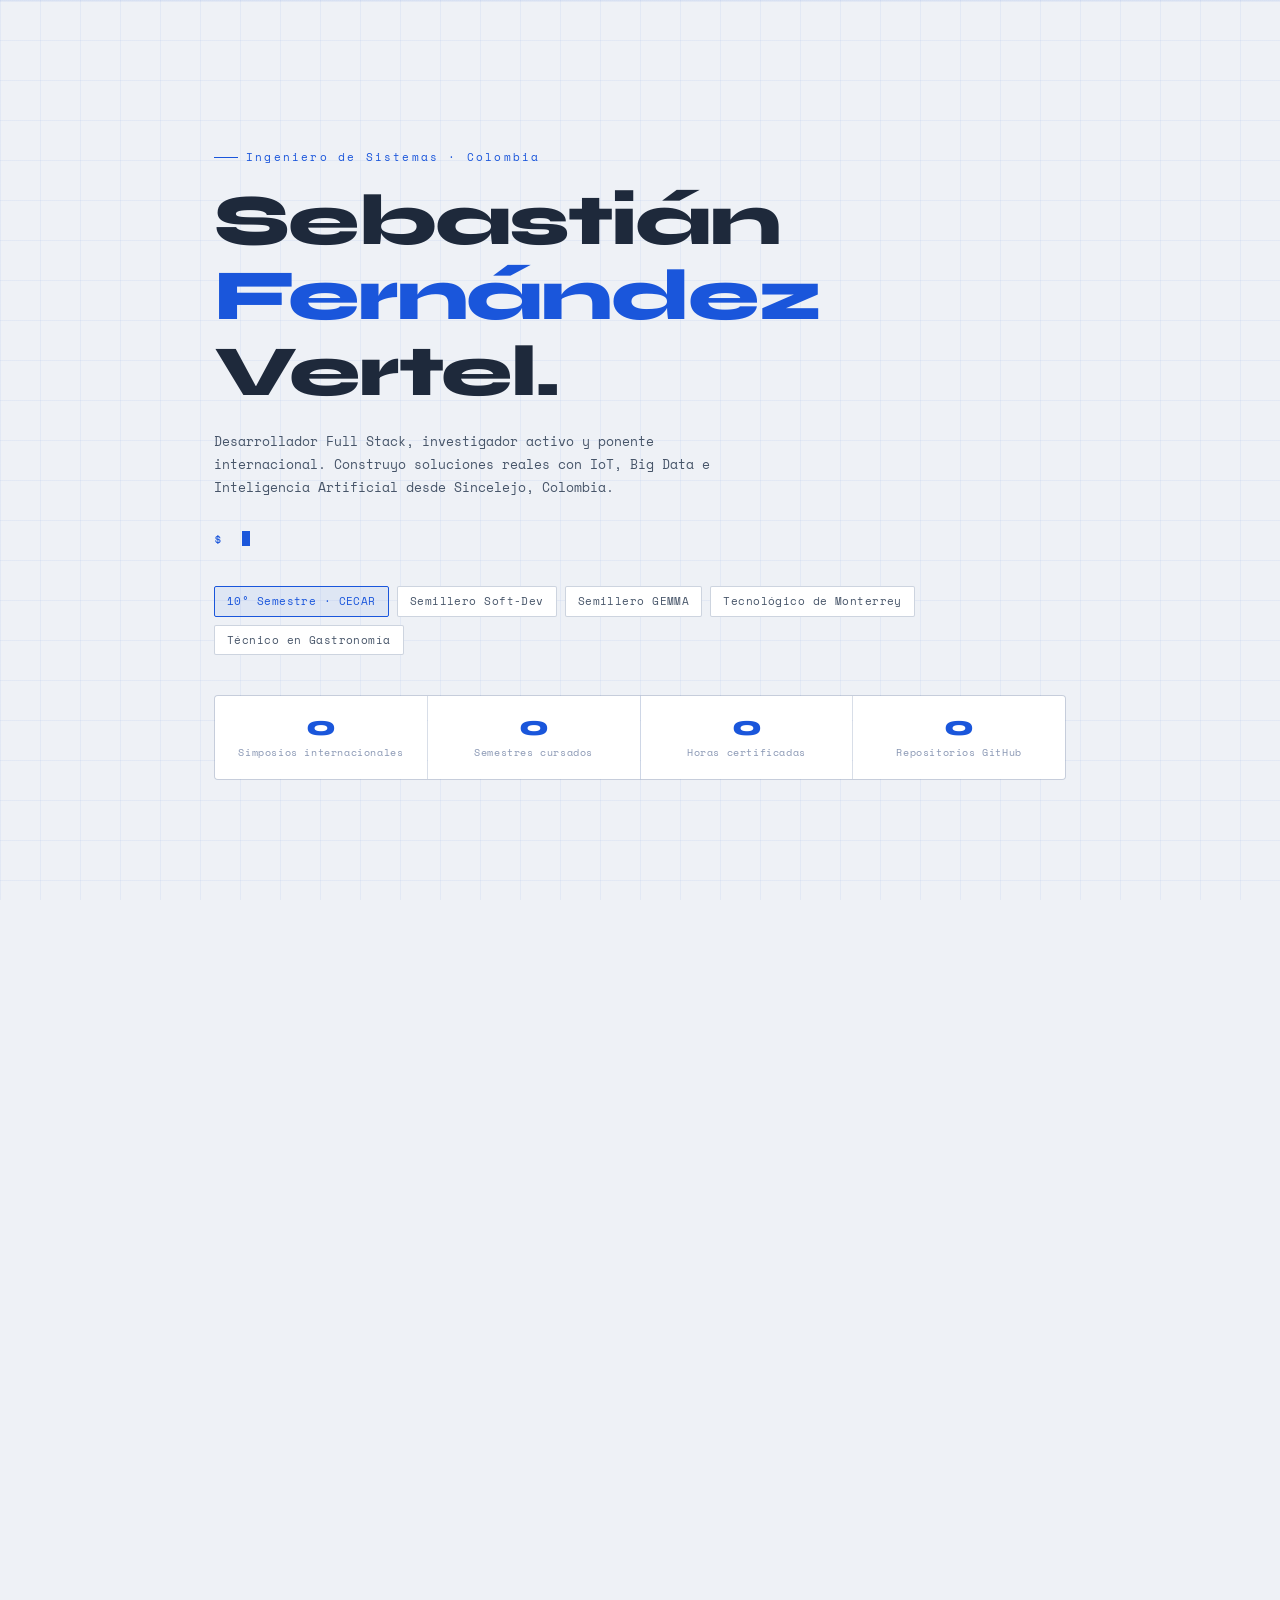
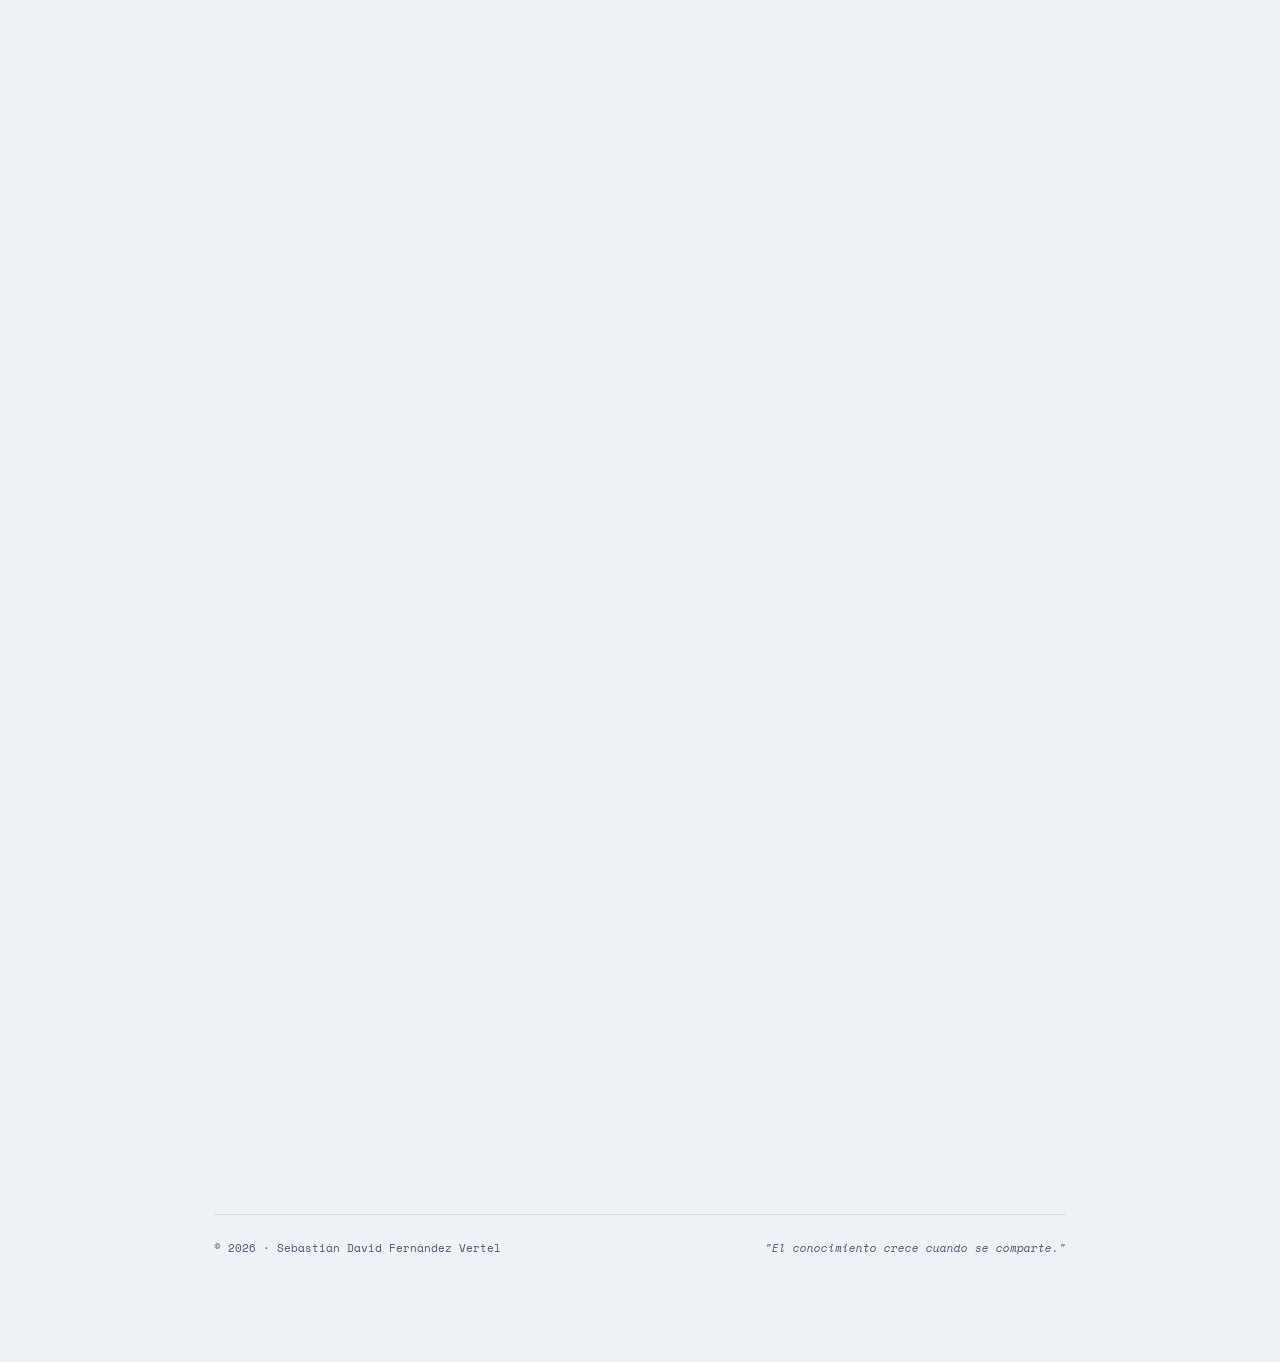
==== commit 0a4b1dc4: "Rename index-2.html to index.html" ====
--- a/index.html
+++ b/index.html
@@ -11,21 +11,21 @@
 /* ── RESET & BASE ─────────────────────────────────────────── */
 *,*::before,*::after{box-sizing:border-box;margin:0;padding:0}
 :root{
-  --bg:        #0a0e14;
-  --bg2:       #111720;
-  --bg3:       #1a2130;
-  --border:    rgba(255,255,255,.07);
-  --border2:   rgba(255,255,255,.14);
-  --teal:      #2ee8a5;
-  --teal-dim:  #1a8c64;
-  --teal-glow: rgba(46,232,165,.12);
-  --purple:    #a78bfa;
-  --purple-dim:#6d4ec4;
-  --amber:     #fbbf24;
-  --coral:     #fb7185;
-  --text:      #e2e8f0;
-  --text2:     #94a3b8;
-  --text3:     #475569;
+  --bg:        #eef1f6;
+  --bg2:       #ffffff;
+  --bg3:       #dde3ed;
+  --border:    rgba(30,60,110,.10);
+  --border2:   rgba(30,60,110,.22);
+  --teal:      #1a56db;
+  --teal-dim:  #1241a8;
+  --teal-glow: rgba(26,86,219,.07);
+  --purple:    #4f46e5;
+  --purple-dim:#3730a3;
+  --amber:     #0891b2;
+  --coral:     #6366f1;
+  --text:      #1e293b;
+  --text2:     #475569;
+  --text3:     #8896b3;
   --font-display: 'Syne', sans-serif;
   --font-mono:    'Space Mono', monospace;
 }
@@ -44,8 +44,8 @@
   content:'';
   position:fixed;inset:0;
   background-image:
-    linear-gradient(rgba(46,232,165,.03) 1px, transparent 1px),
-    linear-gradient(90deg, rgba(46,232,165,.03) 1px, transparent 1px);
+    linear-gradient(rgba(26,86,219,.05) 1px, transparent 1px),
+    linear-gradient(90deg, rgba(26,86,219,.05) 1px, transparent 1px);
   background-size:40px 40px;
   pointer-events:none;
   z-index:0;
@@ -75,7 +75,7 @@
 /* ── SCANLINE ─────────────────────────────────────────────── */
 .scanline{
   position:fixed;top:0;left:0;right:0;height:2px;
-  background:linear-gradient(transparent,rgba(46,232,165,.15),transparent);
+  background:linear-gradient(transparent,rgba(26,86,219,.10),transparent);
   animation:scanline 6s linear infinite;
   pointer-events:none;z-index:100;
 }
@@ -111,7 +111,7 @@
   font-weight:800;
   line-height:1.05;
   letter-spacing:-.03em;
-  color:#fff;
+  color:var(--text);
   margin-bottom:8px;
 }
 .hero h1 .hl{color:var(--teal)}
@@ -142,8 +142,8 @@
 .badge.active{border-color:var(--teal);color:var(--teal);background:var(--teal-glow)}
 
 .hero-stats{display:grid;grid-template-columns:repeat(4,1fr);gap:1px;background:var(--border);border:1px solid var(--border);border-radius:4px;overflow:hidden}
-.h-stat{background:var(--bg2);padding:16px;text-align:center}
-.h-stat .n{font-family:var(--font-display);font-size:28px;font-weight:800;color:var(--teal);line-height:1}
+.h-stat{background:var(--bg2);border-bottom:2px solid transparent;padding:16px;text-align:center}
+.h-stat .n{font-family:var(--font-display);font-size:28px;font-weight:800;color:var(--teal);line-height:1;letter-spacing:-.02em}
 .h-stat .l{font-size:10px;color:var(--text3);margin-top:4px;letter-spacing:.06em}
 
 /* ── SECTION ──────────────────────────────────────────────── */
@@ -155,14 +155,14 @@
 .section-num{font-size:11px;color:var(--teal);font-family:var(--font-mono)}
 .section-head h2{
   font-family:var(--font-display);font-size:22px;font-weight:700;
-  color:#fff;letter-spacing:-.02em;
+  color:var(--text);letter-spacing:-.02em;
 }
 .section-line{flex:1;height:1px;background:var(--border)}
 
 /* ── SKILLS ───────────────────────────────────────────────── */
 .skills-grid{display:grid;grid-template-columns:1fr 1fr;gap:10px}
 .skill-item{background:var(--bg2);border:1px solid var(--border);border-radius:4px;padding:14px 16px}
-.skill-item:hover{border-color:var(--border2)}
+.skill-item:hover{border-color:var(--teal);box-shadow:0 0 0 3px var(--teal-glow)}
 .skill-top{display:flex;justify-content:space-between;margin-bottom:10px}
 .skill-name{font-size:12px;color:var(--text)}
 .skill-pct{font-size:12px;font-weight:700;color:var(--teal)}
@@ -181,7 +181,7 @@
 }
 .soft-card:hover{border-color:var(--border2)}
 .soft-card svg{overflow:visible;margin-bottom:8px}
-.soft-card .sname{font-size:12px;color:var(--text);margin-bottom:2px}
+.soft-card .sname{font-size:12px;color:var(--text);font-weight:500;margin-bottom:2px}
 .soft-card .sdesc{font-size:10px;color:var(--text3);line-height:1.4}
 
 /* ── TECH STACK ───────────────────────────────────────────── */
@@ -213,9 +213,9 @@
   transition:transform .3s ease;
 }
 .proj-card:hover::before{transform:scaleX(1)}
-.proj-card:hover{border-color:var(--border2);transform:translateY(-2px)}
+.proj-card:hover{border-color:var(--border2);transform:translateY(-2px);box-shadow:0 4px 20px rgba(26,86,219,.08)}
 .proj-num{font-size:10px;color:var(--text3);margin-bottom:10px}
-.proj-card h3{font-family:var(--font-display);font-size:14px;font-weight:600;color:#fff;margin-bottom:6px}
+.proj-card h3{font-family:var(--font-display);font-size:14px;font-weight:600;color:var(--text);margin-bottom:6px}
 .proj-card p{font-size:11px;color:var(--text2);line-height:1.6;margin-bottom:10px}
 .proj-lang{font-size:10px;display:flex;align-items:center;gap:5px}
 .lang-dot{width:7px;height:7px;border-radius:50%}
@@ -237,16 +237,16 @@
 }
 .tl-dot.active{background:var(--teal)}
 .tl-year{font-size:10px;color:var(--teal);letter-spacing:.08em;margin-bottom:2px}
-.tl-title{font-size:13px;color:#fff;margin-bottom:2px}
+.tl-title{font-size:13px;color:var(--text);margin-bottom:2px}
 .tl-sub{font-size:11px;color:var(--text3)}
 .tl-role{
   display:inline-block;font-size:10px;
   padding:1px 7px;border-radius:2px;
   margin-left:8px;vertical-align:middle;
 }
-.role-p{background:rgba(46,232,165,.1);color:var(--teal);border:1px solid var(--teal-dim)}
-.role-a{background:rgba(167,139,250,.1);color:var(--purple);border:1px solid var(--purple-dim)}
-.role-i{background:rgba(251,191,36,.1);color:var(--amber);border:1px solid #92600a}
+.role-p{background:rgba(26,86,219,.08);color:var(--teal);border:1px solid var(--teal-dim)}
+.role-a{background:rgba(79,70,229,.08);color:var(--purple);border:1px solid var(--purple-dim)}
+.role-i{background:rgba(8,145,178,.08);color:var(--amber);border:1px solid #0e6e8a}
 
 /* ── CERTS ────────────────────────────────────────────────── */
 .certs-list{display:grid;grid-template-columns:1fr 1fr;gap:8px}
@@ -271,16 +271,16 @@
 }
 .contact-left h3{
   font-family:var(--font-display);font-size:20px;font-weight:700;
-  color:#fff;margin-bottom:6px;
+  color:var(--text);margin-bottom:6px;
 }
 .contact-left p{font-size:12px;color:var(--text2)}
 .contact-links{display:flex;flex-direction:column;gap:8px;align-items:flex-end}
 .contact-link{
-  font-size:12px;color:var(--text2);text-decoration:none;
+  font-size:12px;color:var(--teal);text-decoration:none;
   display:flex;align-items:center;gap:6px;
   transition:color .2s;
 }
-.contact-link:hover{color:var(--teal)}
+.contact-link:hover{color:var(--teal-dim)}
 .contact-link::before{content:'→';font-size:10px;color:var(--teal)}
 
 /* ── FOOTER ───────────────────────────────────────────────── */
@@ -288,14 +288,14 @@
   border-top:1px solid var(--border);
   padding:24px 0;
   display:flex;justify-content:space-between;align-items:center;
-  font-size:11px;color:var(--text3);
+  font-size:11px;color:var(--text2);
 }
 .footer-quote{font-style:italic}
 
 /* ── SCROLLBAR ────────────────────────────────────────────── */
 ::-webkit-scrollbar{width:4px}
-::-webkit-scrollbar-track{background:var(--bg)}
-::-webkit-scrollbar-thumb{background:var(--teal-dim);border-radius:2px}
+::-webkit-scrollbar-track{background:var(--bg3)}
+::-webkit-scrollbar-thumb{background:var(--teal);border-radius:2px}
 
 /* ── RESPONSIVE ───────────────────────────────────────────── */
 @media(max-width:640px){
@@ -421,41 +421,41 @@
       <div class="section-line"></div>
     </div>
     <div class="projects-list">
-      <div class="proj-card" style="--accent:#2ee8a5">
+      <div class="proj-card" style="--accent:#1a56db">
         <div class="proj-num">01 / Private</div>
         <h3>ApsunSolar</h3>
         <p>IA + ML que analiza facturas eléctricas para calcular costos óptimos de instalación de planta solar.</p>
-        <div class="proj-lang"><div class="lang-dot" style="background:#3776AB"></div><span style="color:#94a3b8">Python</span></div>
-      </div>
-      <div class="proj-card" style="--accent:#a78bfa">
+        <div class="proj-lang"><div class="lang-dot" style="background:#1a56db"></div><span style="color:#475569">Python</span></div>
+      </div>
+      <div class="proj-card" style="--accent:#4f46e5">
         <div class="proj-num">02 / Private</div>
         <h3>Fundacion MELIGEMMA</h3>
         <p>Sitio oficial para ONG colombiana: gestión de proyectos, donaciones y contenido institucional.</p>
-        <div class="proj-lang"><div class="lang-dot" style="background:#3178C6"></div><span style="color:#94a3b8">TypeScript</span></div>
-      </div>
-      <div class="proj-card" style="--accent:#fbbf24">
+        <div class="proj-lang"><div class="lang-dot" style="background:#4f46e5"></div><span style="color:#475569">TypeScript</span></div>
+      </div>
+      <div class="proj-card" style="--accent:#0891b2">
         <div class="proj-num">03 / Public</div>
         <h3>lerm-antropometria</h3>
         <p>Portal web para gestión y análisis de datos antropométricos del laboratorio LERM.</p>
-        <div class="proj-lang"><div class="lang-dot" style="background:#3178C6"></div><span style="color:#94a3b8">TypeScript</span></div>
-      </div>
-      <div class="proj-card" style="--accent:#fb7185">
+        <div class="proj-lang"><div class="lang-dot" style="background:#4f46e5"></div><span style="color:#94a3b8">TypeScript</span></div>
+      </div>
+      <div class="proj-card" style="--accent:#6366f1">
         <div class="proj-num">04 / Public</div>
         <h3>ProyectoParqueadero</h3>
         <p>Sistema completo de control de vehículos: entrada/salida, tarifas y reportes.</p>
-        <div class="proj-lang"><div class="lang-dot" style="background:#F7DF1E"></div><span style="color:#94a3b8">JavaScript</span></div>
-      </div>
-      <div class="proj-card" style="--accent:#2ee8a5">
+        <div class="proj-lang"><div class="lang-dot" style="background:#ca8a04"></div><span style="color:#475569">JavaScript</span></div>
+      </div>
+      <div class="proj-card" style="--accent:#1a56db">
         <div class="proj-num">05 / Public</div>
         <h3>ProyectoGestion</h3>
         <p>Sistema de gestión web con base de datos relacional, autenticación y reportes dinámicos.</p>
-        <div class="proj-lang"><div class="lang-dot" style="background:#777BB4"></div><span style="color:#94a3b8">PHP</span></div>
-      </div>
-      <div class="proj-card" style="--accent:#a78bfa">
+        <div class="proj-lang"><div class="lang-dot" style="background:#6366f1"></div><span style="color:#475569">PHP</span></div>
+      </div>
+      <div class="proj-card" style="--accent:#4f46e5">
         <div class="proj-num">06 / Private</div>
         <h3>Layouts · Xamarin</h3>
         <p>Aplicación móvil multiplataforma con Xamarin.Forms y .NET para Android e iOS.</p>
-        <div class="proj-lang"><div class="lang-dot" style="background:#239120"></div><span style="color:#94a3b8">C#</span></div>
+        <div class="proj-lang"><div class="lang-dot" style="background:#0891b2"></div><span style="color:#475569">C#</span></div>
       </div>
     </div>
   </section>
@@ -502,7 +502,7 @@
         <p>Abierto a colaboraciones, investigaciones y proyectos.</p>
       </div>
       <div class="contact-links">
-        <a class="contact-link" href="mailto:sebastian.fernandez@cecar.edu.co">sebastian.fernandez@cecar.edu.co</a>
+        <a class="contact-link" href="/cdn-cgi/l/email-protection#2c5f494e4d5f58454d42024a495e424d424849566c4f494f4d5e02494859024f43"><span class="__cf_email__" data-cfemail="750610171406011c141b5b1310071b141b11100f3516101614075b1011005b161a">[email&#160;protected]</span></a>
         <a class="contact-link" href="https://linkedin.com/in/sebastian-david-fernandezvertel-652017258/" target="_blank">LinkedIn</a>
         <a class="contact-link" href="https://github.com/sebas99032" target="_blank">github.com/sebas99032</a>
         <a class="contact-link" href="#">Sincelejo, Sucre · Colombia</a>
@@ -517,26 +517,26 @@
 
 </div>
 
-<script>
+<script data-cfasync="false" src="/cdn-cgi/scripts/5c5dd728/cloudflare-static/email-decode.min.js"></script><script>
 /* ── DATA ──────────────────────────────────────────────────── */
 const skills = [
-  { name: 'Desarrollo Web Full Stack', pct: 82, color: '#2ee8a5' },
-  { name: 'Machine Learning / IA',     pct: 70, color: '#a78bfa' },
-  { name: 'Análisis Estadístico',      pct: 78, color: '#fbbf24' },
-  { name: 'Automatización & IoT',      pct: 72, color: '#2ee8a5' },
-  { name: 'Bases de Datos',            pct: 75, color: '#a78bfa' },
-  { name: 'Desarrollo Móvil',          pct: 60, color: '#fbbf24' },
-  { name: 'Análisis Forense Digital',  pct: 55, color: '#fb7185' },
-  { name: 'Investigación Académica',   pct: 88, color: '#2ee8a5' },
+  { name: 'Desarrollo Web Full Stack', pct: 82, color: '#1a56db' },
+  { name: 'Machine Learning / IA',     pct: 70, color: '#4f46e5' },
+  { name: 'Análisis Estadístico',      pct: 78, color: '#0891b2' },
+  { name: 'Automatización & IoT',      pct: 72, color: '#1a56db' },
+  { name: 'Bases de Datos',            pct: 75, color: '#4f46e5' },
+  { name: 'Desarrollo Móvil',          pct: 60, color: '#0891b2' },
+  { name: 'Análisis Forense Digital',  pct: 55, color: '#6366f1' },
+  { name: 'Investigación Académica',   pct: 88, color: '#1a56db' },
 ];
 
 const softSkills = [
-  { name: 'Investigación',        pct: 90, color: '#2ee8a5', desc: 'Ponente en simposios internacionales' },
-  { name: 'Trabajo en equipo',    pct: 88, color: '#a78bfa', desc: 'Semilleros Soft-Dev y GEMMA' },
-  { name: 'Comunicación',         pct: 85, color: '#fbbf24', desc: 'Presentaciones académicas' },
-  { name: 'Aprendizaje continuo', pct: 92, color: '#2ee8a5', desc: '300+ horas certificadas' },
-  { name: 'Resolución de problemas', pct: 83, color: '#fb7185', desc: 'Proyectos de impacto real' },
-  { name: 'Liderazgo',            pct: 75, color: '#a78bfa', desc: 'Comité ORME · Ponente' },
+  { name: 'Investigación',        pct: 90, color: '#1a56db', desc: 'Ponente en simposios internacionales' },
+  { name: 'Trabajo en equipo',    pct: 88, color: '#4f46e5', desc: 'Semilleros Soft-Dev y GEMMA' },
+  { name: 'Comunicación',         pct: 85, color: '#0891b2', desc: 'Presentaciones académicas' },
+  { name: 'Aprendizaje continuo', pct: 92, color: '#1a56db', desc: '300+ horas certificadas' },
+  { name: 'Resolución de problemas', pct: 83, color: '#6366f1', desc: 'Proyectos de impacto real' },
+  { name: 'Liderazgo',            pct: 75, color: '#4f46e5', desc: 'Comité ORME · Ponente' },
 ];
 
 const timeline = [
@@ -574,7 +574,7 @@
   const offset = circ - filled;
   softG.innerHTML += `<div class="soft-card">
     <svg width="60" height="60" viewBox="0 0 60 60">
-      <circle cx="${cx}" cy="${cy}" r="${R}" fill="none" stroke="rgba(255,255,255,.06)" stroke-width="3"/>
+      <circle cx="${cx}" cy="${cy}" r="${R}" fill="none" stroke="rgba(30,60,110,.10)" stroke-width="3"/>
       <circle cx="${cx}" cy="${cy}" r="${R}" fill="none" stroke="${s.color}" stroke-width="3"
         stroke-dasharray="${circ}" stroke-dashoffset="${circ}"
         stroke-linecap="round"
@@ -661,14 +661,4 @@
     }
     if (el.classList.contains('hero') && !countersAnimated) {
       countersAnimated = true;
-      document.querySelectorAll('[data-count]').forEach(n => {
-        countUp(n, +n.dataset.count, n.dataset.plus === 'true', 1400);
-      });
-    }
-  });
-}, { threshold: 0.15 });
-
-document.querySelectorAll('.reveal, #skills-grid, .hero').forEach(el => obs.observe(el));
-</script>
-</body>
-</html>
+      document.querySelectorA
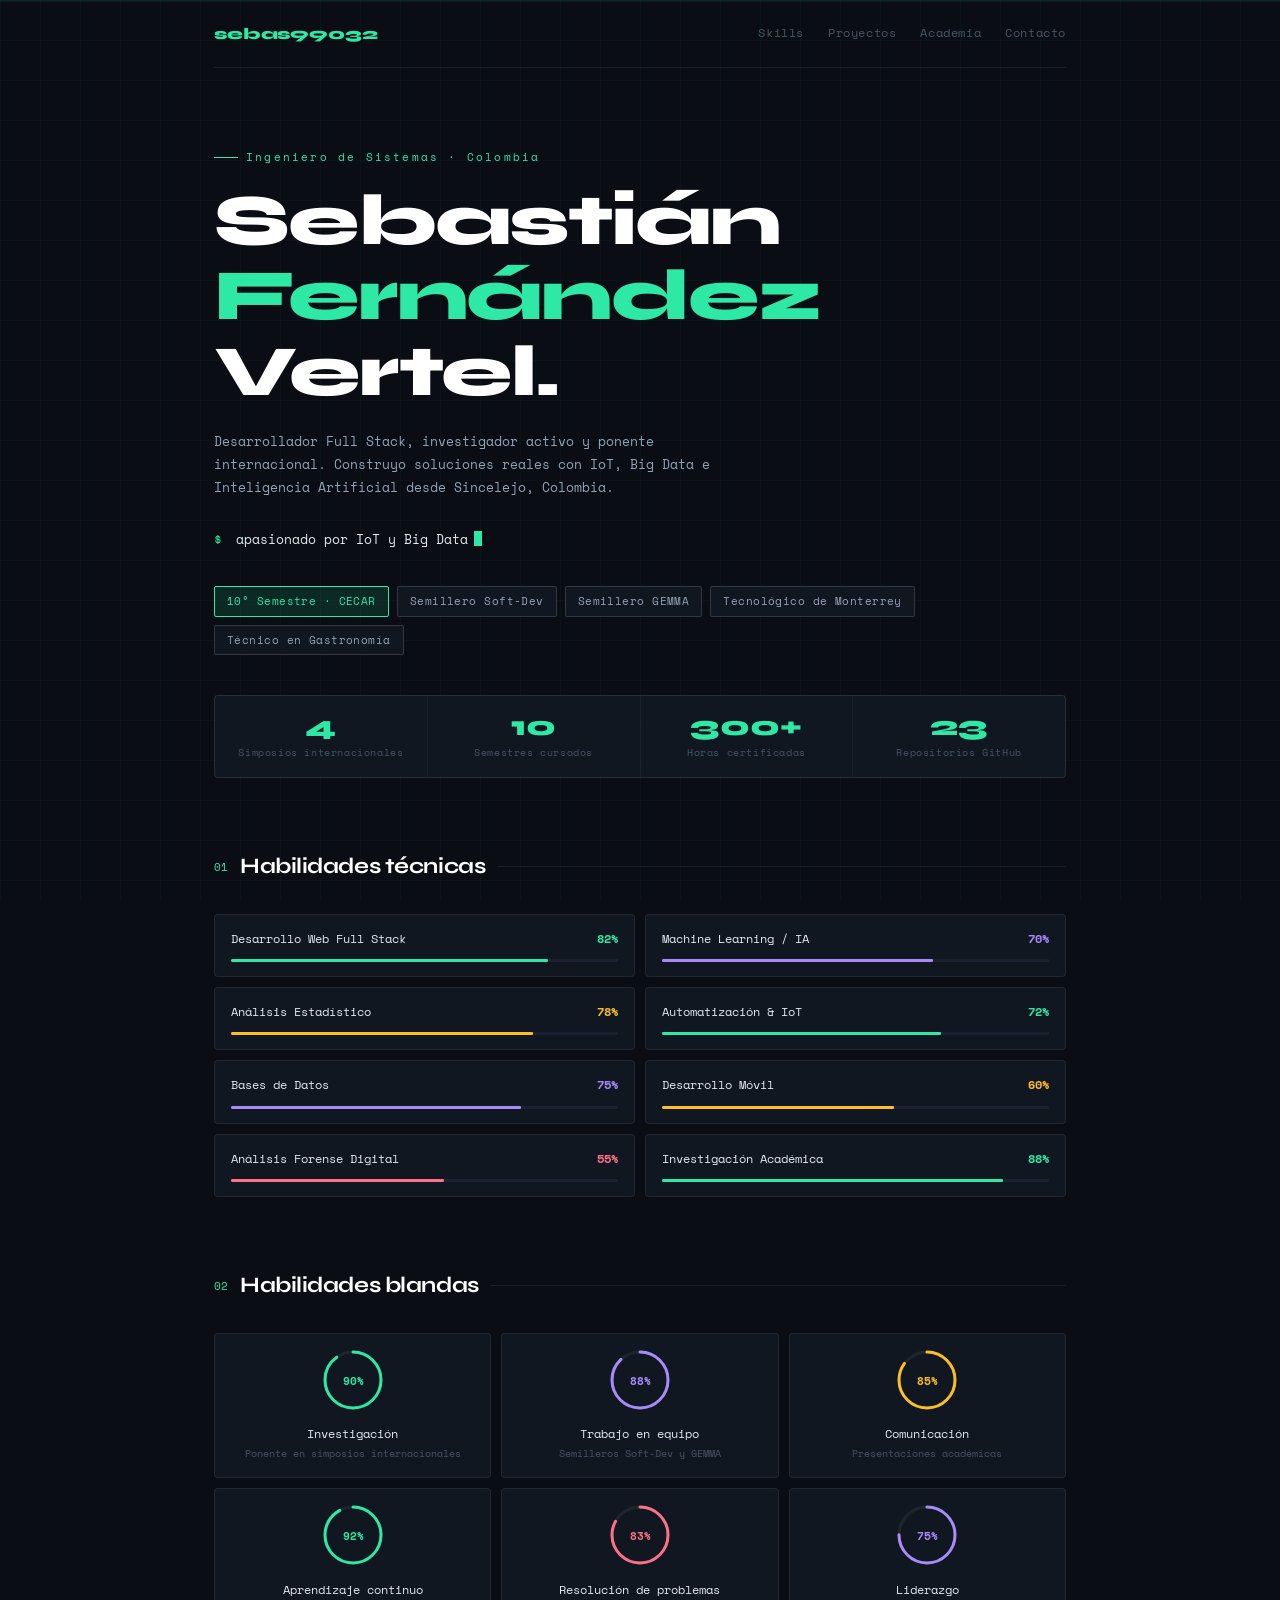
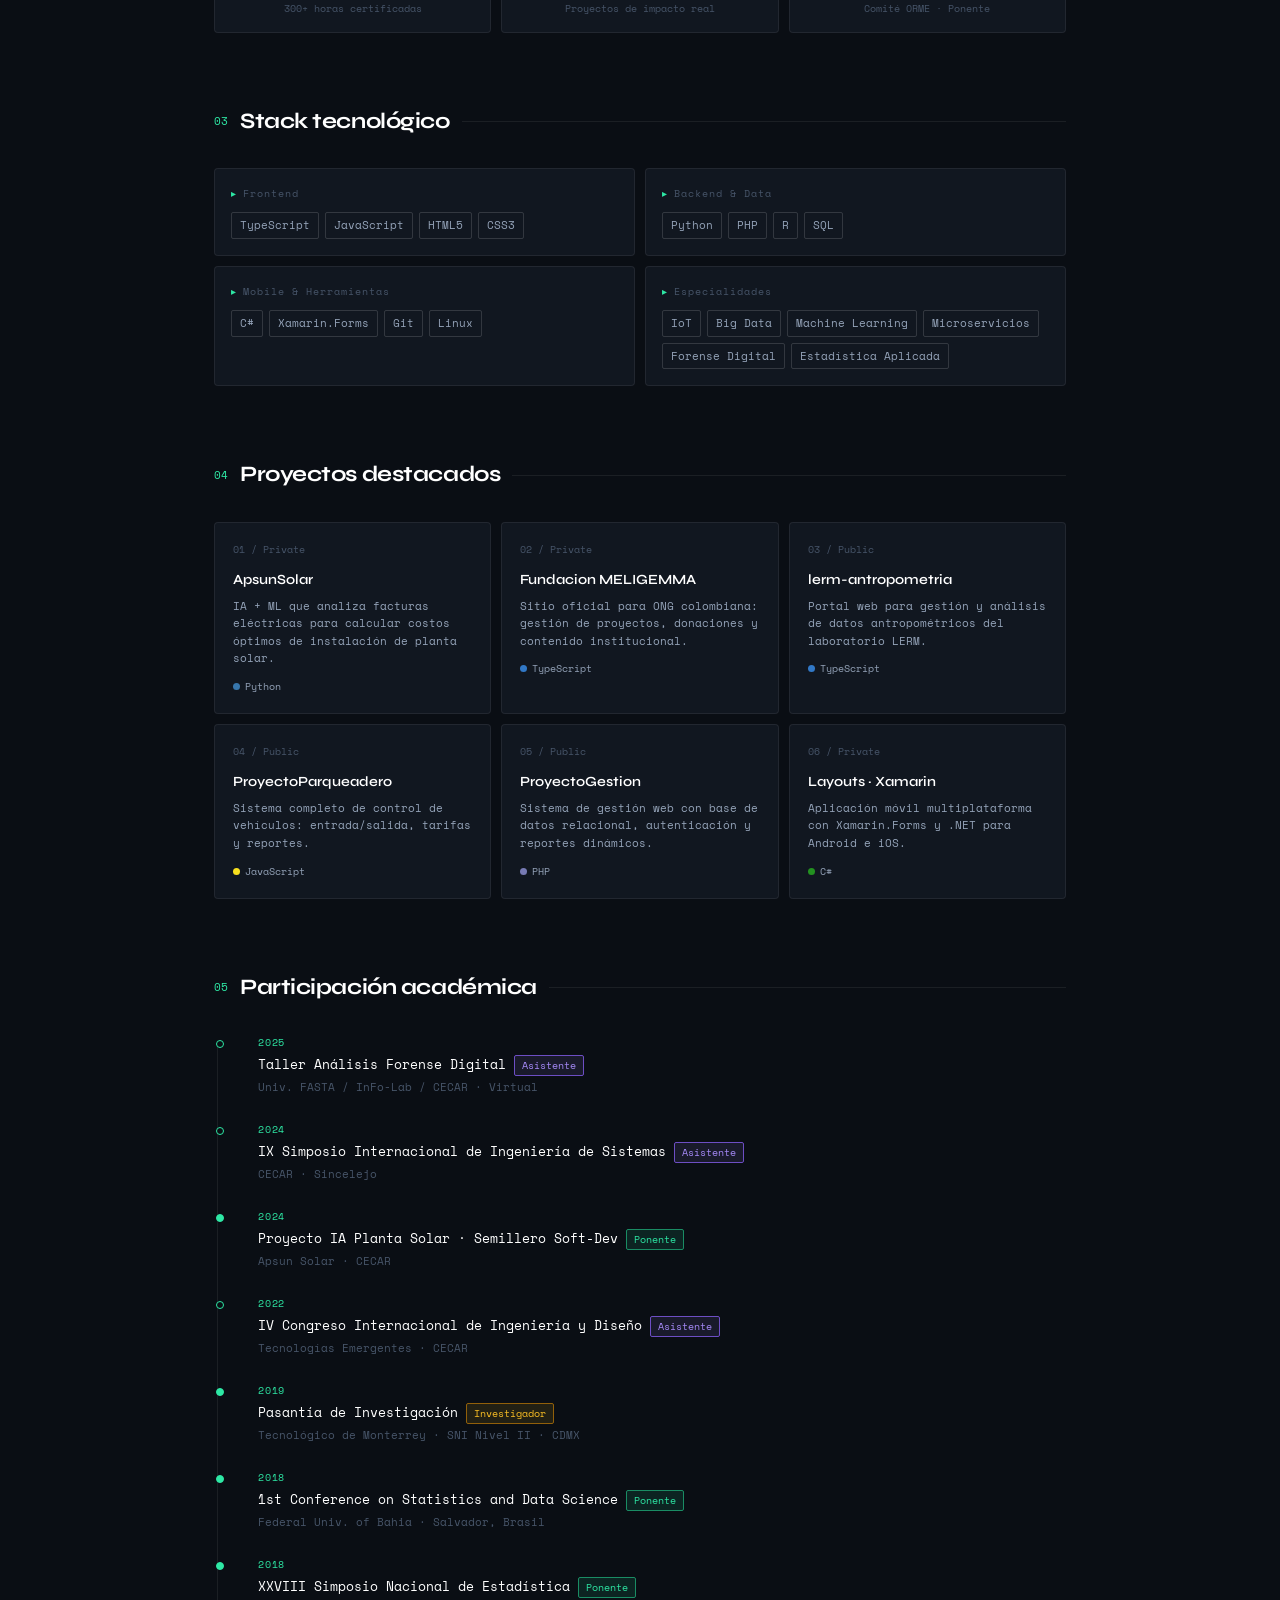
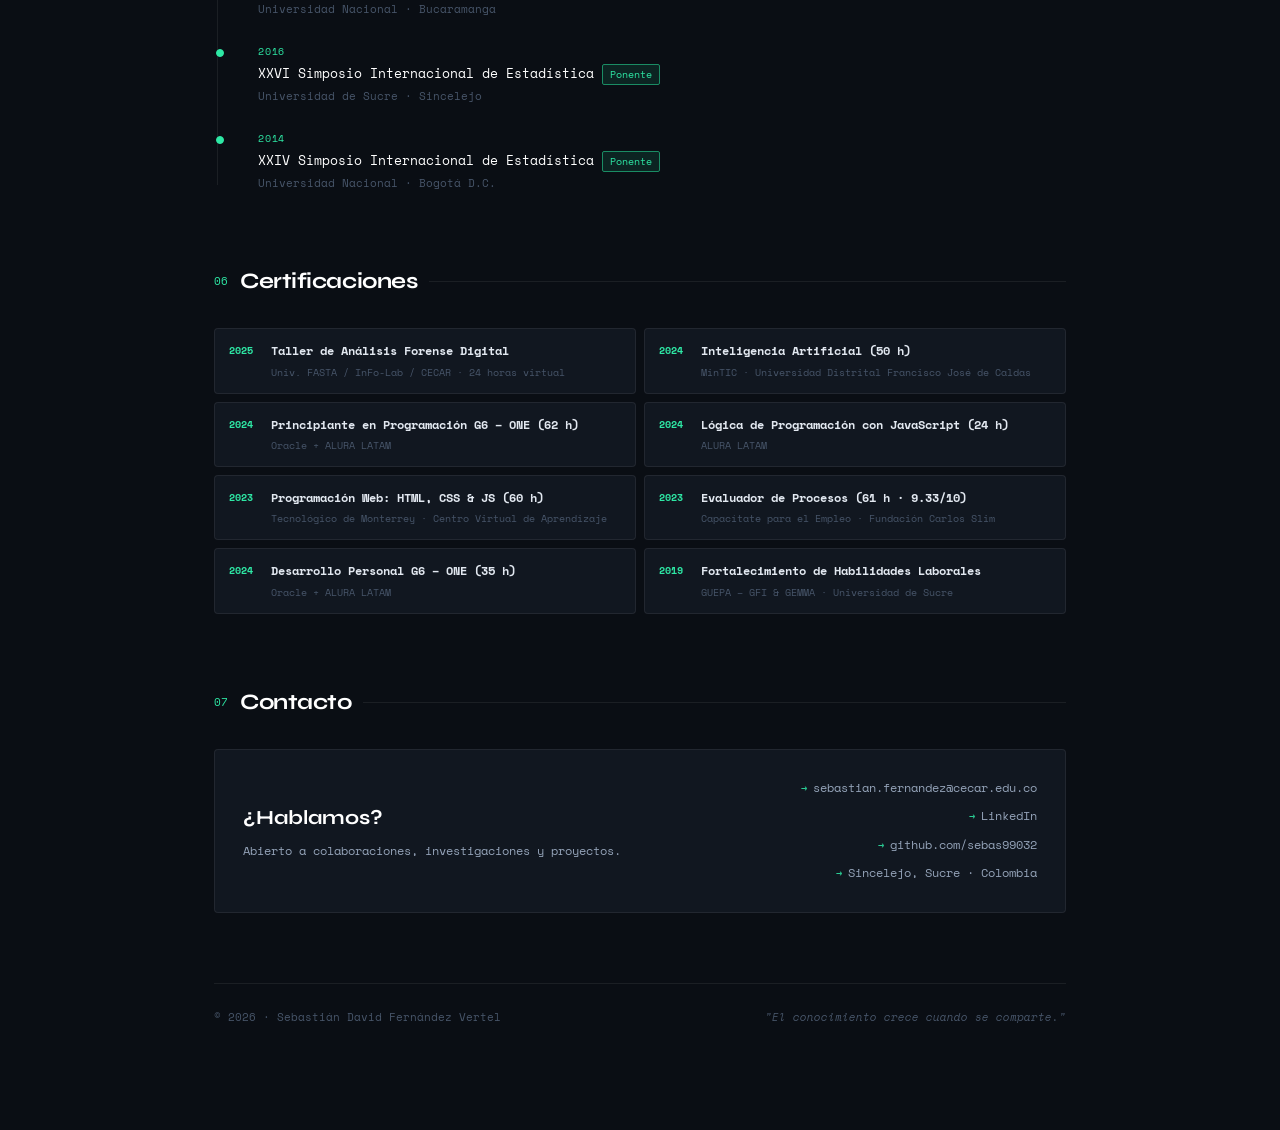
==== commit f7a9dc69: "Add files via upload" ====
--- a/index.html
+++ b/index.html
@@ -11,21 +11,21 @@
 /* ── RESET & BASE ─────────────────────────────────────────── */
 *,*::before,*::after{box-sizing:border-box;margin:0;padding:0}
 :root{
-  --bg:        #eef1f6;
-  --bg2:       #ffffff;
-  --bg3:       #dde3ed;
-  --border:    rgba(30,60,110,.10);
-  --border2:   rgba(30,60,110,.22);
-  --teal:      #1a56db;
-  --teal-dim:  #1241a8;
-  --teal-glow: rgba(26,86,219,.07);
-  --purple:    #4f46e5;
-  --purple-dim:#3730a3;
-  --amber:     #0891b2;
-  --coral:     #6366f1;
-  --text:      #1e293b;
-  --text2:     #475569;
-  --text3:     #8896b3;
+  --bg:        #0a0e14;
+  --bg2:       #111720;
+  --bg3:       #1a2130;
+  --border:    rgba(255,255,255,.07);
+  --border2:   rgba(255,255,255,.14);
+  --teal:      #2ee8a5;
+  --teal-dim:  #1a8c64;
+  --teal-glow: rgba(46,232,165,.12);
+  --purple:    #a78bfa;
+  --purple-dim:#6d4ec4;
+  --amber:     #fbbf24;
+  --coral:     #fb7185;
+  --text:      #e2e8f0;
+  --text2:     #94a3b8;
+  --text3:     #475569;
   --font-display: 'Syne', sans-serif;
   --font-mono:    'Space Mono', monospace;
 }
@@ -44,8 +44,8 @@
   content:'';
   position:fixed;inset:0;
   background-image:
-    linear-gradient(rgba(26,86,219,.05) 1px, transparent 1px),
-    linear-gradient(90deg, rgba(26,86,219,.05) 1px, transparent 1px);
+    linear-gradient(rgba(46,232,165,.03) 1px, transparent 1px),
+    linear-gradient(90deg, rgba(46,232,165,.03) 1px, transparent 1px);
   background-size:40px 40px;
   pointer-events:none;
   z-index:0;
@@ -75,7 +75,7 @@
 /* ── SCANLINE ─────────────────────────────────────────────── */
 .scanline{
   position:fixed;top:0;left:0;right:0;height:2px;
-  background:linear-gradient(transparent,rgba(26,86,219,.10),transparent);
+  background:linear-gradient(transparent,rgba(46,232,165,.15),transparent);
   animation:scanline 6s linear infinite;
   pointer-events:none;z-index:100;
 }
@@ -111,7 +111,7 @@
   font-weight:800;
   line-height:1.05;
   letter-spacing:-.03em;
-  color:var(--text);
+  color:#fff;
   margin-bottom:8px;
 }
 .hero h1 .hl{color:var(--teal)}
@@ -142,8 +142,8 @@
 .badge.active{border-color:var(--teal);color:var(--teal);background:var(--teal-glow)}
 
 .hero-stats{display:grid;grid-template-columns:repeat(4,1fr);gap:1px;background:var(--border);border:1px solid var(--border);border-radius:4px;overflow:hidden}
-.h-stat{background:var(--bg2);border-bottom:2px solid transparent;padding:16px;text-align:center}
-.h-stat .n{font-family:var(--font-display);font-size:28px;font-weight:800;color:var(--teal);line-height:1;letter-spacing:-.02em}
+.h-stat{background:var(--bg2);padding:16px;text-align:center}
+.h-stat .n{font-family:var(--font-display);font-size:28px;font-weight:800;color:var(--teal);line-height:1}
 .h-stat .l{font-size:10px;color:var(--text3);margin-top:4px;letter-spacing:.06em}
 
 /* ── SECTION ──────────────────────────────────────────────── */
@@ -155,14 +155,14 @@
 .section-num{font-size:11px;color:var(--teal);font-family:var(--font-mono)}
 .section-head h2{
   font-family:var(--font-display);font-size:22px;font-weight:700;
-  color:var(--text);letter-spacing:-.02em;
+  color:#fff;letter-spacing:-.02em;
 }
 .section-line{flex:1;height:1px;background:var(--border)}
 
 /* ── SKILLS ───────────────────────────────────────────────── */
 .skills-grid{display:grid;grid-template-columns:1fr 1fr;gap:10px}
 .skill-item{background:var(--bg2);border:1px solid var(--border);border-radius:4px;padding:14px 16px}
-.skill-item:hover{border-color:var(--teal);box-shadow:0 0 0 3px var(--teal-glow)}
+.skill-item:hover{border-color:var(--border2)}
 .skill-top{display:flex;justify-content:space-between;margin-bottom:10px}
 .skill-name{font-size:12px;color:var(--text)}
 .skill-pct{font-size:12px;font-weight:700;color:var(--teal)}
@@ -181,7 +181,7 @@
 }
 .soft-card:hover{border-color:var(--border2)}
 .soft-card svg{overflow:visible;margin-bottom:8px}
-.soft-card .sname{font-size:12px;color:var(--text);font-weight:500;margin-bottom:2px}
+.soft-card .sname{font-size:12px;color:var(--text);margin-bottom:2px}
 .soft-card .sdesc{font-size:10px;color:var(--text3);line-height:1.4}
 
 /* ── TECH STACK ───────────────────────────────────────────── */
@@ -213,9 +213,9 @@
   transition:transform .3s ease;
 }
 .proj-card:hover::before{transform:scaleX(1)}
-.proj-card:hover{border-color:var(--border2);transform:translateY(-2px);box-shadow:0 4px 20px rgba(26,86,219,.08)}
+.proj-card:hover{border-color:var(--border2);transform:translateY(-2px)}
 .proj-num{font-size:10px;color:var(--text3);margin-bottom:10px}
-.proj-card h3{font-family:var(--font-display);font-size:14px;font-weight:600;color:var(--text);margin-bottom:6px}
+.proj-card h3{font-family:var(--font-display);font-size:14px;font-weight:600;color:#fff;margin-bottom:6px}
 .proj-card p{font-size:11px;color:var(--text2);line-height:1.6;margin-bottom:10px}
 .proj-lang{font-size:10px;display:flex;align-items:center;gap:5px}
 .lang-dot{width:7px;height:7px;border-radius:50%}
@@ -237,16 +237,16 @@
 }
 .tl-dot.active{background:var(--teal)}
 .tl-year{font-size:10px;color:var(--teal);letter-spacing:.08em;margin-bottom:2px}
-.tl-title{font-size:13px;color:var(--text);margin-bottom:2px}
+.tl-title{font-size:13px;color:#fff;margin-bottom:2px}
 .tl-sub{font-size:11px;color:var(--text3)}
 .tl-role{
   display:inline-block;font-size:10px;
   padding:1px 7px;border-radius:2px;
   margin-left:8px;vertical-align:middle;
 }
-.role-p{background:rgba(26,86,219,.08);color:var(--teal);border:1px solid var(--teal-dim)}
-.role-a{background:rgba(79,70,229,.08);color:var(--purple);border:1px solid var(--purple-dim)}
-.role-i{background:rgba(8,145,178,.08);color:var(--amber);border:1px solid #0e6e8a}
+.role-p{background:rgba(46,232,165,.1);color:var(--teal);border:1px solid var(--teal-dim)}
+.role-a{background:rgba(167,139,250,.1);color:var(--purple);border:1px solid var(--purple-dim)}
+.role-i{background:rgba(251,191,36,.1);color:var(--amber);border:1px solid #92600a}
 
 /* ── CERTS ────────────────────────────────────────────────── */
 .certs-list{display:grid;grid-template-columns:1fr 1fr;gap:8px}
@@ -271,16 +271,16 @@
 }
 .contact-left h3{
   font-family:var(--font-display);font-size:20px;font-weight:700;
-  color:var(--text);margin-bottom:6px;
+  color:#fff;margin-bottom:6px;
 }
 .contact-left p{font-size:12px;color:var(--text2)}
 .contact-links{display:flex;flex-direction:column;gap:8px;align-items:flex-end}
 .contact-link{
-  font-size:12px;color:var(--teal);text-decoration:none;
+  font-size:12px;color:var(--text2);text-decoration:none;
   display:flex;align-items:center;gap:6px;
   transition:color .2s;
 }
-.contact-link:hover{color:var(--teal-dim)}
+.contact-link:hover{color:var(--teal)}
 .contact-link::before{content:'→';font-size:10px;color:var(--teal)}
 
 /* ── FOOTER ───────────────────────────────────────────────── */
@@ -288,14 +288,14 @@
   border-top:1px solid var(--border);
   padding:24px 0;
   display:flex;justify-content:space-between;align-items:center;
-  font-size:11px;color:var(--text2);
+  font-size:11px;color:var(--text3);
 }
 .footer-quote{font-style:italic}
 
 /* ── SCROLLBAR ────────────────────────────────────────────── */
 ::-webkit-scrollbar{width:4px}
-::-webkit-scrollbar-track{background:var(--bg3)}
-::-webkit-scrollbar-thumb{background:var(--teal);border-radius:2px}
+::-webkit-scrollbar-track{background:var(--bg)}
+::-webkit-scrollbar-thumb{background:var(--teal-dim);border-radius:2px}
 
 /* ── RESPONSIVE ───────────────────────────────────────────── */
 @media(max-width:640px){
@@ -421,41 +421,41 @@
       <div class="section-line"></div>
     </div>
     <div class="projects-list">
-      <div class="proj-card" style="--accent:#1a56db">
+      <div class="proj-card" style="--accent:#2ee8a5">
         <div class="proj-num">01 / Private</div>
         <h3>ApsunSolar</h3>
         <p>IA + ML que analiza facturas eléctricas para calcular costos óptimos de instalación de planta solar.</p>
-        <div class="proj-lang"><div class="lang-dot" style="background:#1a56db"></div><span style="color:#475569">Python</span></div>
-      </div>
-      <div class="proj-card" style="--accent:#4f46e5">
+        <div class="proj-lang"><div class="lang-dot" style="background:#3776AB"></div><span style="color:#94a3b8">Python</span></div>
+      </div>
+      <div class="proj-card" style="--accent:#a78bfa">
         <div class="proj-num">02 / Private</div>
         <h3>Fundacion MELIGEMMA</h3>
         <p>Sitio oficial para ONG colombiana: gestión de proyectos, donaciones y contenido institucional.</p>
-        <div class="proj-lang"><div class="lang-dot" style="background:#4f46e5"></div><span style="color:#475569">TypeScript</span></div>
-      </div>
-      <div class="proj-card" style="--accent:#0891b2">
+        <div class="proj-lang"><div class="lang-dot" style="background:#3178C6"></div><span style="color:#94a3b8">TypeScript</span></div>
+      </div>
+      <div class="proj-card" style="--accent:#fbbf24">
         <div class="proj-num">03 / Public</div>
         <h3>lerm-antropometria</h3>
         <p>Portal web para gestión y análisis de datos antropométricos del laboratorio LERM.</p>
-        <div class="proj-lang"><div class="lang-dot" style="background:#4f46e5"></div><span style="color:#94a3b8">TypeScript</span></div>
-      </div>
-      <div class="proj-card" style="--accent:#6366f1">
+        <div class="proj-lang"><div class="lang-dot" style="background:#3178C6"></div><span style="color:#94a3b8">TypeScript</span></div>
+      </div>
+      <div class="proj-card" style="--accent:#fb7185">
         <div class="proj-num">04 / Public</div>
         <h3>ProyectoParqueadero</h3>
         <p>Sistema completo de control de vehículos: entrada/salida, tarifas y reportes.</p>
-        <div class="proj-lang"><div class="lang-dot" style="background:#ca8a04"></div><span style="color:#475569">JavaScript</span></div>
-      </div>
-      <div class="proj-card" style="--accent:#1a56db">
+        <div class="proj-lang"><div class="lang-dot" style="background:#F7DF1E"></div><span style="color:#94a3b8">JavaScript</span></div>
+      </div>
+      <div class="proj-card" style="--accent:#2ee8a5">
         <div class="proj-num">05 / Public</div>
         <h3>ProyectoGestion</h3>
         <p>Sistema de gestión web con base de datos relacional, autenticación y reportes dinámicos.</p>
-        <div class="proj-lang"><div class="lang-dot" style="background:#6366f1"></div><span style="color:#475569">PHP</span></div>
-      </div>
-      <div class="proj-card" style="--accent:#4f46e5">
+        <div class="proj-lang"><div class="lang-dot" style="background:#777BB4"></div><span style="color:#94a3b8">PHP</span></div>
+      </div>
+      <div class="proj-card" style="--accent:#a78bfa">
         <div class="proj-num">06 / Private</div>
         <h3>Layouts · Xamarin</h3>
         <p>Aplicación móvil multiplataforma con Xamarin.Forms y .NET para Android e iOS.</p>
-        <div class="proj-lang"><div class="lang-dot" style="background:#0891b2"></div><span style="color:#475569">C#</span></div>
+        <div class="proj-lang"><div class="lang-dot" style="background:#239120"></div><span style="color:#94a3b8">C#</span></div>
       </div>
     </div>
   </section>
@@ -502,7 +502,7 @@
         <p>Abierto a colaboraciones, investigaciones y proyectos.</p>
       </div>
       <div class="contact-links">
-        <a class="contact-link" href="/cdn-cgi/l/email-protection#2c5f494e4d5f58454d42024a495e424d424849566c4f494f4d5e02494859024f43"><span class="__cf_email__" data-cfemail="750610171406011c141b5b1310071b141b11100f3516101614075b1011005b161a">[email&#160;protected]</span></a>
+        <a class="contact-link" href="mailto:sebastian.fernandez@cecar.edu.co">sebastian.fernandez@cecar.edu.co</a>
         <a class="contact-link" href="https://linkedin.com/in/sebastian-david-fernandezvertel-652017258/" target="_blank">LinkedIn</a>
         <a class="contact-link" href="https://github.com/sebas99032" target="_blank">github.com/sebas99032</a>
         <a class="contact-link" href="#">Sincelejo, Sucre · Colombia</a>
@@ -517,26 +517,26 @@
 
 </div>
 
-<script data-cfasync="false" src="/cdn-cgi/scripts/5c5dd728/cloudflare-static/email-decode.min.js"></script><script>
+<script>
 /* ── DATA ──────────────────────────────────────────────────── */
 const skills = [
-  { name: 'Desarrollo Web Full Stack', pct: 82, color: '#1a56db' },
-  { name: 'Machine Learning / IA',     pct: 70, color: '#4f46e5' },
-  { name: 'Análisis Estadístico',      pct: 78, color: '#0891b2' },
-  { name: 'Automatización & IoT',      pct: 72, color: '#1a56db' },
-  { name: 'Bases de Datos',            pct: 75, color: '#4f46e5' },
-  { name: 'Desarrollo Móvil',          pct: 60, color: '#0891b2' },
-  { name: 'Análisis Forense Digital',  pct: 55, color: '#6366f1' },
-  { name: 'Investigación Académica',   pct: 88, color: '#1a56db' },
+  { name: 'Desarrollo Web Full Stack', pct: 82, color: '#2ee8a5' },
+  { name: 'Machine Learning / IA',     pct: 70, color: '#a78bfa' },
+  { name: 'Análisis Estadístico',      pct: 78, color: '#fbbf24' },
+  { name: 'Automatización & IoT',      pct: 72, color: '#2ee8a5' },
+  { name: 'Bases de Datos',            pct: 75, color: '#a78bfa' },
+  { name: 'Desarrollo Móvil',          pct: 60, color: '#fbbf24' },
+  { name: 'Análisis Forense Digital',  pct: 55, color: '#fb7185' },
+  { name: 'Investigación Académica',   pct: 88, color: '#2ee8a5' },
 ];
 
 const softSkills = [
-  { name: 'Investigación',        pct: 90, color: '#1a56db', desc: 'Ponente en simposios internacionales' },
-  { name: 'Trabajo en equipo',    pct: 88, color: '#4f46e5', desc: 'Semilleros Soft-Dev y GEMMA' },
-  { name: 'Comunicación',         pct: 85, color: '#0891b2', desc: 'Presentaciones académicas' },
-  { name: 'Aprendizaje continuo', pct: 92, color: '#1a56db', desc: '300+ horas certificadas' },
-  { name: 'Resolución de problemas', pct: 83, color: '#6366f1', desc: 'Proyectos de impacto real' },
-  { name: 'Liderazgo',            pct: 75, color: '#4f46e5', desc: 'Comité ORME · Ponente' },
+  { name: 'Investigación',        pct: 90, color: '#2ee8a5', desc: 'Ponente en simposios internacionales' },
+  { name: 'Trabajo en equipo',    pct: 88, color: '#a78bfa', desc: 'Semilleros Soft-Dev y GEMMA' },
+  { name: 'Comunicación',         pct: 85, color: '#fbbf24', desc: 'Presentaciones académicas' },
+  { name: 'Aprendizaje continuo', pct: 92, color: '#2ee8a5', desc: '300+ horas certificadas' },
+  { name: 'Resolución de problemas', pct: 83, color: '#fb7185', desc: 'Proyectos de impacto real' },
+  { name: 'Liderazgo',            pct: 75, color: '#a78bfa', desc: 'Comité ORME · Ponente' },
 ];
 
 const timeline = [
@@ -574,7 +574,7 @@
   const offset = circ - filled;
   softG.innerHTML += `<div class="soft-card">
     <svg width="60" height="60" viewBox="0 0 60 60">
-      <circle cx="${cx}" cy="${cy}" r="${R}" fill="none" stroke="rgba(30,60,110,.10)" stroke-width="3"/>
+      <circle cx="${cx}" cy="${cy}" r="${R}" fill="none" stroke="rgba(255,255,255,.06)" stroke-width="3"/>
       <circle cx="${cx}" cy="${cy}" r="${R}" fill="none" stroke="${s.color}" stroke-width="3"
         stroke-dasharray="${circ}" stroke-dashoffset="${circ}"
         stroke-linecap="round"
@@ -661,4 +661,14 @@
     }
     if (el.classList.contains('hero') && !countersAnimated) {
       countersAnimated = true;
-      document.querySelectorA
+      document.querySelectorAll('[data-count]').forEach(n => {
+        countUp(n, +n.dataset.count, n.dataset.plus === 'true', 1400);
+      });
+    }
+  });
+}, { threshold: 0.15 });
+
+document.querySelectorAll('.reveal, #skills-grid, .hero').forEach(el => obs.observe(el));
+</script>
+</body>
+</html>
